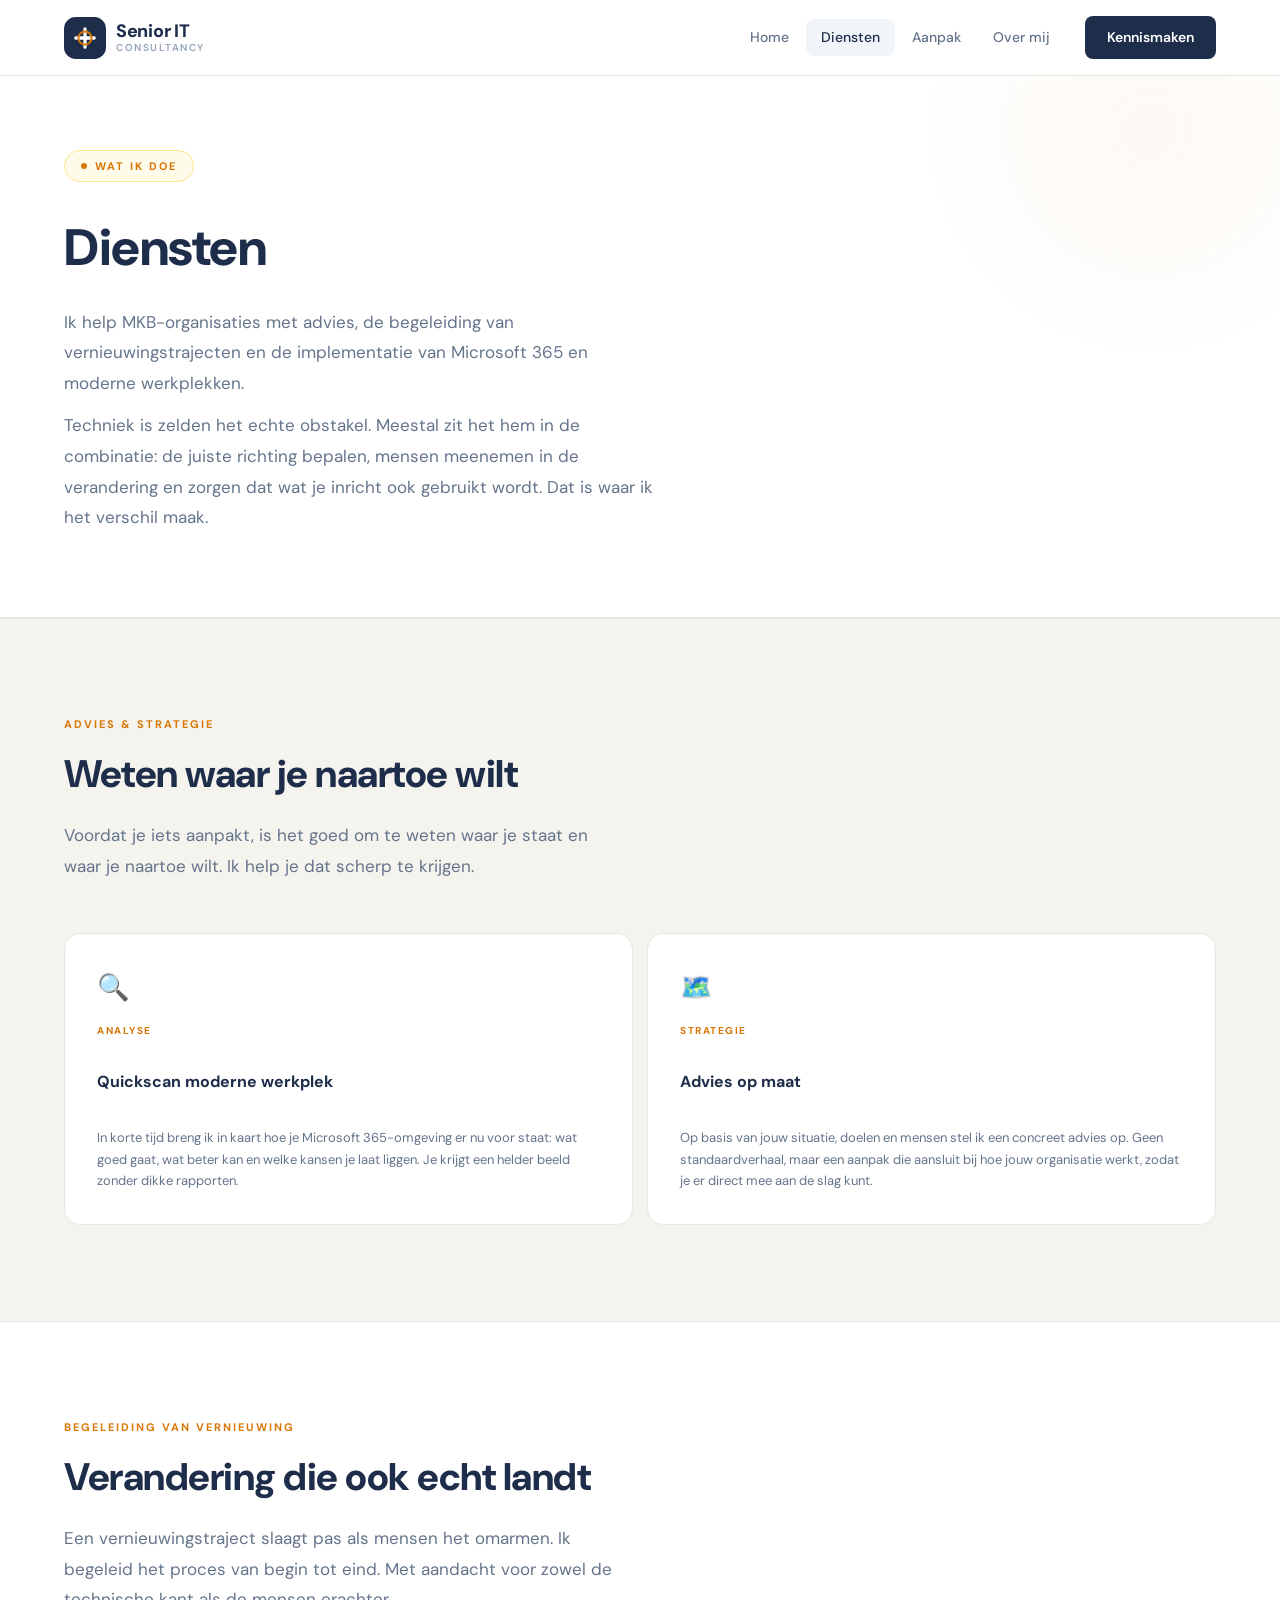
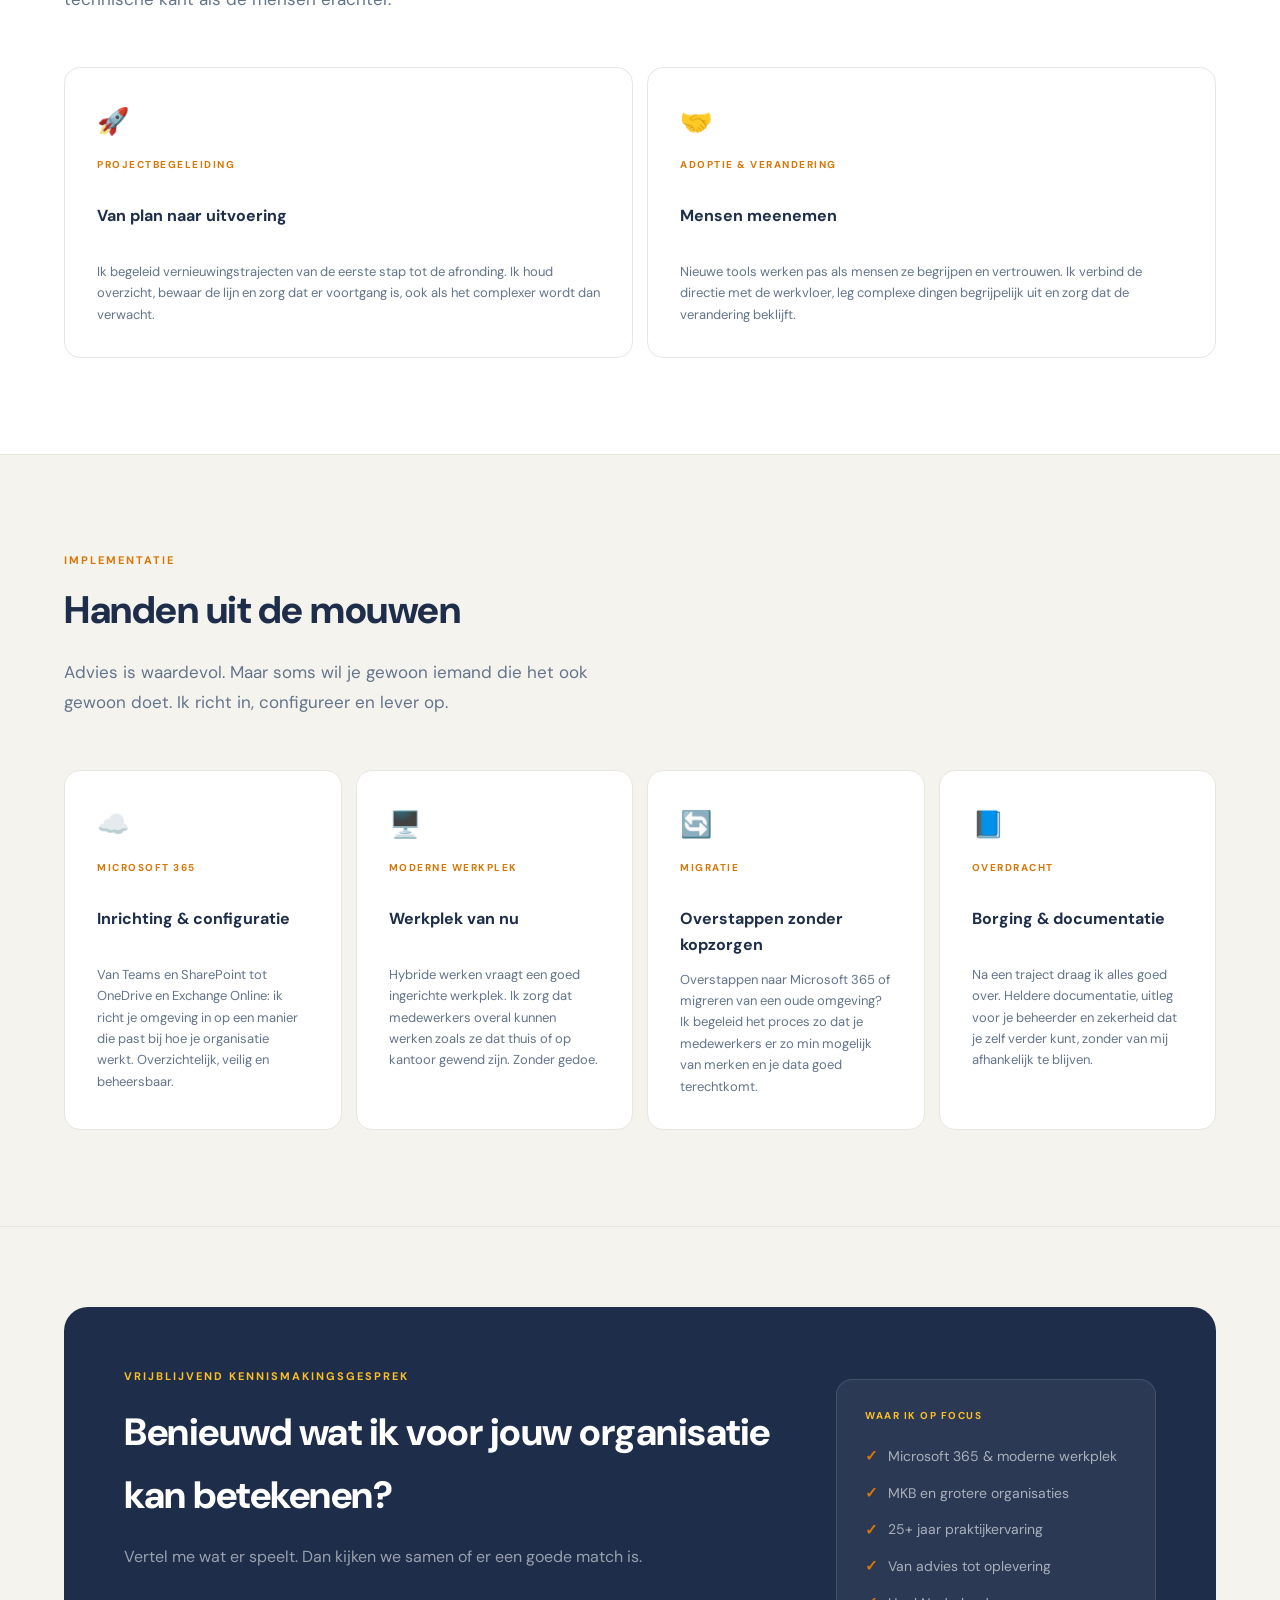
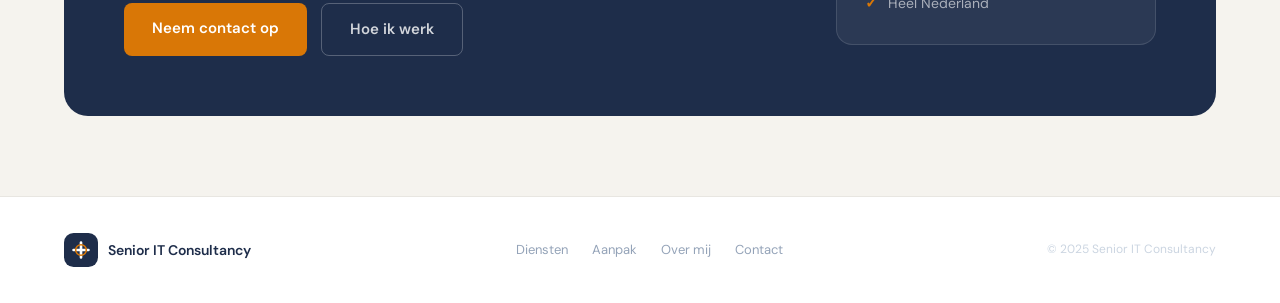
==== diensten.html @ 33d181b5 "initiall" ====
<!doctype html>
<html lang="nl">
<head>
<meta charset="utf-8">
<meta name="viewport" content="width=device-width,initial-scale=1">
<meta name="description" content="Advies, begeleiding en implementatie van moderne werkplekken en Microsoft 365 voor het MKB.">
<title>Diensten – Senior IT Consultancy</title>
<link rel="stylesheet" href="style.css">
<link href="https://fonts.googleapis.com/css2?family=DM+Sans:ital,opsz,wght@0,9..40,400;0,9..40,500;0,9..40,700;0,9..40,800&family=DM+Serif+Display&display=swap" rel="stylesheet">
</head>
<body>
<header>
  <div class="wrap nav">
    <a class="logo" href="index.html"><svg width="42" height="42" viewBox="0 0 32 32" fill="none"><rect width="32" height="32" rx="9" fill="#1e2d4a"/><path d="M9 16h14M16 9v14" stroke="#fff" stroke-width="2.5" stroke-linecap="round"/><circle cx="16" cy="16" r="5" fill="none" stroke="#d97706" stroke-width="1.5"/></svg><div class="logo-text"><span class="logo-main">Senior IT</span><span class="logo-sub">Consultancy</span></div></a>
    <div class="menu"><a href="index.html">Home</a><a href="diensten.html" class="active">Diensten</a><a href="aanpak.html">Aanpak</a><a href="over-mij.html">Over mij</a></div>
    <a class="btn" href="contact.html">Kennismaken</a>
    <button class="hamburger" id="hamburger" aria-label="Menu"><span></span><span></span><span></span></button>
  </div>
</header>
<nav class="mobile-nav" id="mobileNav"><a href="index.html">Home</a><a href="diensten.html">Diensten</a><a href="aanpak.html">Aanpak</a><a href="over-mij.html">Over mij</a><a href="contact.html">Contact</a></nav>

<section class="page-hero">
  <div class="wrap">
    <div class="hero-kicker reveal"><span class="kicker-dot"></span>Wat ik doe</div>
    <h1 class="reveal">Diensten</h1>
    <p class="reveal">Ik help MKB-organisaties met advies, de begeleiding van vernieuwingstrajecten en de implementatie van Microsoft 365 en moderne werkplekken.</p>
    <p class="reveal">Techniek is zelden het echte obstakel. Meestal zit het hem in de combinatie: de juiste richting bepalen, mensen meenemen in de verandering en zorgen dat wat je inricht ook gebruikt wordt. Dat is waar ik het verschil maak.</p>
  </div>
</section>

<div class="divider"></div>

<section class="section section-tinted">
  <div class="wrap">
    <div class="section-eyebrow reveal">Advies & strategie</div>
    <h2 class="reveal">Weten waar je naartoe wilt</h2>
    <p class="section-intro reveal">Voordat je iets aanpakt, is het goed om te weten waar je staat en waar je naartoe wilt. Ik help je dat scherp te krijgen.</p>
    <div class="grid2 reveal">
      <div class="card">
        <span class="card-icon">🔍</span>
        <div class="card-label">Analyse</div>
        <div class="card-title">Quickscan moderne werkplek</div>
        <div class="card-text">In korte tijd breng ik in kaart hoe je Microsoft 365-omgeving er nu voor staat: wat goed gaat, wat beter kan en welke kansen je laat liggen. Je krijgt een helder beeld zonder dikke rapporten.</div>
      </div>
      <div class="card">
        <span class="card-icon">🗺️</span>
        <div class="card-label">Strategie</div>
        <div class="card-title">Advies op maat</div>
        <div class="card-text">Op basis van jouw situatie, doelen en mensen stel ik een concreet advies op. Geen standaardverhaal, maar een aanpak die aansluit bij hoe jouw organisatie werkt, zodat je er direct mee aan de slag kunt.</div>
      </div>
    </div>
  </div>
</section>

<div class="divider"></div>

<section class="section">
  <div class="wrap">
    <div class="section-eyebrow reveal">Begeleiding van vernieuwing</div>
    <h2 class="reveal">Verandering die ook echt landt</h2>
    <p class="section-intro reveal">Een vernieuwingstraject slaagt pas als mensen het omarmen. Ik begeleid het proces van begin tot eind. Met aandacht voor zowel de technische kant als de mensen erachter.</p>
    <div class="grid2 reveal">
      <div class="card">
        <span class="card-icon">🚀</span>
        <div class="card-label">Projectbegeleiding</div>
        <div class="card-title">Van plan naar uitvoering</div>
        <div class="card-text">Ik begeleid vernieuwingstrajecten van de eerste stap tot de afronding. Ik houd overzicht, bewaar de lijn en zorg dat er voortgang is, ook als het complexer wordt dan verwacht.</div>
      </div>
      <div class="card">
        <span class="card-icon">🤝</span>
        <div class="card-label">Adoptie & verandering</div>
        <div class="card-title">Mensen meenemen</div>
        <div class="card-text">Nieuwe tools werken pas als mensen ze begrijpen en vertrouwen. Ik verbind de directie met de werkvloer, leg complexe dingen begrijpelijk uit en zorg dat de verandering beklijft.</div>
      </div>
    </div>
  </div>
</section>

<div class="divider"></div>

<section class="section section-tinted">
  <div class="wrap">
    <div class="section-eyebrow reveal">Implementatie</div>
    <h2 class="reveal">Handen uit de mouwen</h2>
    <p class="section-intro reveal">Advies is waardevol. Maar soms wil je gewoon iemand die het ook gewoon doet. Ik richt in, configureer en lever op.</p>
    <div class="grid reveal">
      <div class="card">
        <span class="card-icon">☁️</span>
        <div class="card-label">Microsoft 365</div>
        <div class="card-title">Inrichting & configuratie</div>
        <div class="card-text">Van Teams en SharePoint tot OneDrive en Exchange Online: ik richt je omgeving in op een manier die past bij hoe je organisatie werkt. Overzichtelijk, veilig en beheersbaar.</div>
      </div>
      <div class="card">
        <span class="card-icon">🖥️</span>
        <div class="card-label">Moderne werkplek</div>
        <div class="card-title">Werkplek van nu</div>
        <div class="card-text">Hybride werken vraagt een goed ingerichte werkplek. Ik zorg dat medewerkers overal kunnen werken zoals ze dat thuis of op kantoor gewend zijn. Zonder gedoe.</div>
      </div>
      <div class="card">
        <span class="card-icon">🔄</span>
        <div class="card-label">Migratie</div>
        <div class="card-title">Overstappen zonder kopzorgen</div>
        <div class="card-text">Overstappen naar Microsoft 365 of migreren van een oude omgeving? Ik begeleid het proces zo dat je medewerkers er zo min mogelijk van merken en je data goed terechtkomt.</div>
      </div>
      <div class="card">
        <span class="card-icon">📘</span>
        <div class="card-label">Overdracht</div>
        <div class="card-title">Borging & documentatie</div>
        <div class="card-text">Na een traject draag ik alles goed over. Heldere documentatie, uitleg voor je beheerder en zekerheid dat je zelf verder kunt, zonder van mij afhankelijk te blijven.</div>
      </div>
    </div>
  </div>
</section>

<div class="divider"></div>

<section class="cta-personal">
  <div class="wrap">
    <div class="cta-personal-inner reveal">
      <div class="cta-personal-text">
        <div class="cta-kicker">Vrijblijvend kennismakingsgesprek</div>
        <h2>Benieuwd wat ik voor jouw organisatie kan betekenen?</h2>
        <p>Vertel me wat er speelt. Dan kijken we samen of er een goede match is.</p>
        <div class="cta-actions">
          <a class="btn big" href="contact.html">Neem contact op</a>
          <a class="btn-outline big" href="aanpak.html">Hoe ik werk</a>
        </div>
      </div>
      <div class="cta-personal-card">
        <div class="cta-card-label">Waar ik op focus</div>
        <div class="cta-card-items">
          <div class="cta-card-item"><span class="cta-check">✓</span>Microsoft 365 & moderne werkplek</div>
          <div class="cta-card-item"><span class="cta-check">✓</span>MKB en grotere organisaties</div>
          <div class="cta-card-item"><span class="cta-check">✓</span>25+ jaar praktijkervaring</div>
          <div class="cta-card-item"><span class="cta-check">✓</span>Van advies tot oplevering</div>
          <div class="cta-card-item"><span class="cta-check">✓</span>Heel Nederland</div>
        </div>
      </div>
    </div>
  </div>
</section>

<footer>
  <div class="wrap footer-inner">
    <div class="footer-brand"><svg width="34" height="34" viewBox="0 0 32 32" fill="none"><rect width="32" height="32" rx="9" fill="#1e2d4a"/><path d="M9 16h14M16 9v14" stroke="#fff" stroke-width="2.5" stroke-linecap="round"/><circle cx="16" cy="16" r="5" fill="none" stroke="#d97706" stroke-width="1.5"/></svg><span>Senior IT Consultancy</span></div>
    <div class="footer-links"><a href="diensten.html">Diensten</a><a href="aanpak.html">Aanpak</a><a href="over-mij.html">Over mij</a><a href="contact.html">Contact</a></div>
    <span class="footer-copy">© 2025 Senior IT Consultancy</span>
  </div>
</footer>
<a href="contact.html" class="fab-contact">Contact</a>
<script>
const obs=new IntersectionObserver(entries=>{entries.forEach(e=>{if(e.isIntersecting)e.target.classList.add('active');});},{threshold:0.08});
document.querySelectorAll('.reveal').forEach(el=>obs.observe(el));
const h=document.getElementById('hamburger'),m=document.getElementById('mobileNav');
if(h&&m){h.addEventListener('click',()=>{h.classList.toggle('open');m.classList.toggle('open');});m.querySelectorAll('a').forEach(a=>a.addEventListener('click',()=>{h.classList.remove('open');m.classList.remove('open');}));}
</script>
</body>
</html>
---- style.css ----
*,*::before,*::after{margin:0;padding:0;box-sizing:border-box;}

html,body{font-family:'DM Sans',sans-serif;color:#1e2d4a;line-height:1.65;-webkit-font-smoothing:antialiased;background:#f5f3ee;min-height:100vh;}

body::before{content:"";position:fixed;top:-120px;right:-120px;width:500px;height:500px;background:radial-gradient(circle,rgba(217,119,6,0.05) 0%,transparent 65%);pointer-events:none;z-index:0;}

/* ── LAYOUT ── */
.wrap{width:90%;max-width:1200px;margin:0 auto;position:relative;z-index:1;}

/* ── HEADER ── */
header{position:fixed;width:100%;top:0;z-index:1000;background:rgba(255,255,255,0.95);backdrop-filter:blur(14px);border-bottom:1px solid #e8e6e1;}
.nav{display:flex;align-items:center;padding:16px 0;}
.logo{text-decoration:none;display:flex;align-items:center;gap:10px;margin-right:auto;}
.logo-text{display:flex;flex-direction:column;line-height:1.1;}
.logo-main{font-size:18px;font-weight:800;color:#1e2d4a;letter-spacing:-0.3px;}
.logo-sub{font-size:10px;font-weight:600;color:#94a3b8;letter-spacing:1.5px;text-transform:uppercase;}
.menu{display:flex;align-items:center;gap:2px;margin-right:20px;}
.menu a{padding:7px 15px;color:#64748b;text-decoration:none;font-size:14px;font-weight:500;border-radius:8px;transition:all 0.2s;}
.menu a:hover,.menu a.active{color:#1e2d4a;background:#f1f5f9;}

/* ── BUTTONS ── */
.btn{background:#1e2d4a;padding:10px 22px;border-radius:8px;text-decoration:none;color:#fff;font-size:14px;font-weight:600;transition:all 0.22s;display:inline-block;border:none;cursor:pointer;font-family:inherit;}
.btn:hover{background:#162238;transform:translateY(-1px);box-shadow:0 6px 20px rgba(30,45,74,0.2);}
.btn.big{padding:13px 28px;font-size:15px;}
.btn-ghost{background:#fff;border:1.5px solid #d97706;padding:10px 22px;border-radius:8px;text-decoration:none;color:#d97706;font-size:14px;font-weight:600;transition:all 0.22s;display:inline-block;}
.btn-ghost:hover{background:#fffbeb;border-color:#b45309;}
.btn-ghost.big{padding:13px 28px;font-size:15px;}
.btn-outline{background:transparent;border:1.5px solid #cbd5e1;padding:13px 28px;border-radius:8px;text-decoration:none;color:#475569;font-size:15px;font-weight:600;transition:all 0.22s;display:inline-block;}
.btn-outline:hover{border-color:#1e2d4a;color:#1e2d4a;}
.btn-amber{background:#d97706;padding:10px 22px;border-radius:8px;text-decoration:none;color:#fff;font-size:14px;font-weight:600;transition:all 0.22s;display:inline-block;border:none;cursor:pointer;}
.btn-amber:hover{background:#b45309;transform:translateY(-1px);box-shadow:0 6px 20px rgba(217,119,6,0.25);}
.btn-amber.big{padding:13px 28px;font-size:15px;}

/* ── HERO ── */
.hero{min-height:100vh;display:flex;align-items:center;padding-top:90px;padding-bottom:60px;text-align:center;}
.hero-wrap{display:flex;flex-direction:column;align-items:center;max-width:760px;margin:0 auto;}
.hero-kicker{display:inline-flex;align-items:center;gap:8px;font-size:11px;font-weight:700;letter-spacing:2px;text-transform:uppercase;color:#d97706;background:#fffbeb;border:1px solid #fde68a;border-radius:20px;padding:6px 16px;margin-bottom:32px;}
.kicker-dot{width:6px;height:6px;background:#d97706;border-radius:50%;flex-shrink:0;}
.hero h1{font-size:clamp(36px,5vw,62px);font-weight:800;line-height:1.08;letter-spacing:-1.5px;color:#1e2d4a;margin-bottom:24px;}
.hero h1 em{color:#d97706;font-style:normal;font-family:'DM Serif Display',serif;}
.hero-lead{color:#64748b;font-size:18px;line-height:1.8;max-width:580px;margin-bottom:36px;}
.hero-cta{display:flex;gap:14px;flex-wrap:wrap;justify-content:center;margin-bottom:52px;}
.tech-strip{display:flex;flex-wrap:wrap;gap:8px;justify-content:center;}
.chip{font-size:12px;font-weight:600;color:#94a3b8;background:#fff;border:1px solid #e8e6e1;border-radius:6px;padding:5px 12px;}

/* ── DIVIDER ── */
.divider{height:1px;background:#e8e6e1;position:relative;z-index:1;}

/* ── SECTIONS ── */
.section{padding:96px 0;position:relative;z-index:1;background:#ffffff;}
.section-tinted{background:#f5f3ee;}
.section-eyebrow{font-size:11px;font-weight:700;letter-spacing:2px;text-transform:uppercase;color:#d97706;margin-bottom:10px;}
.section h2{font-size:clamp(26px,3vw,40px);font-weight:800;letter-spacing:-0.5px;margin-bottom:14px;color:#1e2d4a;}
.section-intro{color:#64748b;font-size:17px;max-width:560px;margin-bottom:52px;line-height:1.8;}
.text{color:#64748b;font-size:17px;line-height:1.8;margin-bottom:18px;}

/* ── SITUATION ROW ── */
.situation-row{display:flex;align-items:stretch;gap:0;background:#fff;border:1px solid #e8e6e1;border-radius:16px;overflow:hidden;margin-top:40px;}
.sit-item{flex:1;padding:32px 28px;display:flex;flex-direction:column;align-items:flex-start;gap:12px;transition:background 0.2s;}
.sit-item:hover{background:#fffbeb;}
.sit-icon{font-size:24px;}
.sit-text{font-size:14px;color:#64748b;line-height:1.6;}
.sit-divider{width:1px;background:#e8e6e1;flex-shrink:0;}

/* ── SERVICE FEATURED ── */
.service-featured{background:#1e2d4a;border-radius:20px;padding:52px;display:grid;grid-template-columns:1fr 340px;gap:60px;align-items:center;margin-bottom:20px;}
.sf-content .sf-tag{font-size:10px;font-weight:700;letter-spacing:2px;text-transform:uppercase;color:#fbbf24;margin-bottom:14px;}
.sf-content h3{font-size:clamp(22px,2.5vw,32px);font-weight:800;color:#fff;margin-bottom:16px;letter-spacing:-0.5px;}
.sf-content p{font-size:15px;color:rgba(255,255,255,0.6);line-height:1.75;margin-bottom:28px;}
.sf-content .btn{background:#d97706;color:#fff;}
.sf-content .btn:hover{background:#b45309;}
.sf-visual{display:flex;justify-content:center;align-items:center;}
.sf-orbit{position:relative;width:220px;height:220px;}
.sf-center{position:absolute;top:50%;left:50%;transform:translate(-50%,-50%);width:64px;height:64px;background:#d97706;border-radius:16px;display:flex;align-items:center;justify-content:center;font-size:14px;font-weight:800;color:#fff;}
.sf-node{position:absolute;background:rgba(255,255,255,0.08);border:1px solid rgba(255,255,255,0.15);border-radius:10px;padding:6px 12px;font-size:12px;font-weight:700;color:rgba(255,255,255,0.7);}
.sf-node.n1{top:4px;left:50%;transform:translateX(-50%);}
.sf-node.n2{top:50%;right:0;transform:translateY(-50%);}
.sf-node.n3{bottom:4px;left:50%;transform:translateX(-50%);}
.sf-node.n4{top:50%;left:0;transform:translateY(-50%);}

/* ── SERVICE SUB ── */
.service-sub{display:grid;grid-template-columns:repeat(3,1fr);gap:12px;}
.svc-card{background:#fff;border:1px solid #e8e6e1;border-top:3px solid #d97706;border-radius:14px;padding:28px;transition:all 0.25s;}
.svc-card:hover{box-shadow:0 8px 28px rgba(30,45,74,0.08);transform:translateY(-3px);}
.svc-num{font-size:32px;font-weight:800;color:#fde68a;line-height:1;margin-bottom:14px;}
.svc-title{font-size:15px;font-weight:700;color:#1e2d4a;margin-bottom:8px;}
.svc-text{font-size:13px;color:#64748b;line-height:1.65;}

/* ── BENEFITS ── */
.benefit-row{display:grid;grid-template-columns:1fr 1.1fr;gap:80px;align-items:start;padding:20px 0;}
.benefit-left h2{margin-bottom:16px;}
.benefit-left .text{margin-bottom:32px;}
.benefit-right{display:flex;flex-direction:column;gap:0;}
.benefit-item{display:flex;gap:16px;align-items:flex-start;padding:20px 0;border-bottom:1px solid #f1f5f9;}
.benefit-item:last-child{border-bottom:none;}
.bi-icon{font-size:22px;flex-shrink:0;margin-top:2px;}
.bi-title{font-size:15px;font-weight:700;color:#1e2d4a;margin-bottom:4px;}
.bi-text{font-size:13px;color:#64748b;line-height:1.6;}

/* ── CTA PERSONAL ── */
.cta-personal{padding:80px 0;position:relative;z-index:1;background:#f5f3ee;}
.cta-personal-inner{display:grid;grid-template-columns:1fr 320px;gap:60px;align-items:center;background:#1e2d4a;border-radius:24px;padding:60px;}
.cta-kicker{font-size:11px;font-weight:700;letter-spacing:2px;text-transform:uppercase;color:#fbbf24;margin-bottom:16px;}
.cta-personal-text h2{font-size:clamp(26px,3vw,38px);font-weight:800;letter-spacing:-0.5px;color:#fff;margin-bottom:16px;}
.cta-personal-text p{color:rgba(255,255,255,0.55);font-size:16px;line-height:1.8;margin-bottom:32px;}
.cta-actions{display:flex;gap:14px;flex-wrap:wrap;}
.cta-actions .btn{background:#d97706;color:#fff;}
.cta-actions .btn:hover{background:#b45309;}
.cta-actions .btn-outline{border-color:rgba(255,255,255,0.25);color:rgba(255,255,255,0.8);}
.cta-actions .btn-outline:hover{border-color:rgba(255,255,255,0.6);color:#fff;}
.cta-personal-card{background:rgba(255,255,255,0.06);border:1px solid rgba(255,255,255,0.12);border-radius:16px;padding:28px;}
.cta-card-label{font-size:10px;font-weight:700;letter-spacing:1.5px;text-transform:uppercase;color:#fbbf24;margin-bottom:20px;}
.cta-card-items{display:flex;flex-direction:column;gap:12px;}
.cta-card-item{font-size:14px;color:rgba(255,255,255,0.6);display:flex;align-items:center;gap:10px;}
.cta-check{color:#d97706;font-weight:700;font-size:15px;}

/* ── FOOTER ── */
footer{border-top:1px solid #e8e6e1;padding:36px 0;background:#ffffff;position:relative;z-index:1;}
.footer-inner{display:flex;justify-content:space-between;align-items:center;flex-wrap:wrap;gap:16px;}
.footer-brand{display:flex;align-items:center;gap:10px;font-size:14px;font-weight:600;color:#1e2d4a;}
.footer-links{display:flex;gap:24px;}
.footer-links a{font-size:13px;color:#94a3b8;text-decoration:none;transition:color 0.2s;}
.footer-links a:hover{color:#1e2d4a;}
.footer-copy{font-size:12px;color:#cbd5e1;}

/* ── PAGE HERO ── */
.page-hero{padding:150px 0 72px;background:#ffffff;border-bottom:1px solid #e8e6e1;}
.page-hero .hero-kicker{display:inline-flex;align-items:center;gap:8px;font-size:11px;font-weight:700;letter-spacing:2px;text-transform:uppercase;color:#d97706;background:#fffbeb;border:1px solid #fde68a;border-radius:20px;padding:6px 16px;margin-bottom:24px;}
.page-hero h1{font-size:clamp(30px,4vw,52px);font-weight:800;letter-spacing:-0.5px;color:#1e2d4a;margin-bottom:16px;}
.page-hero p{color:#64748b;font-size:17px;max-width:600px;line-height:1.8;margin-bottom:12px;}

/* ── CARDS ── */
.card{background:#fff;border:1px solid #e8e6e1;border-radius:16px;padding:32px;transition:all 0.25s;}
.card:hover{border-color:#d97706;box-shadow:0 8px 28px rgba(217,119,6,0.08);transform:translateY(-3px);}
.card-icon{font-size:26px;margin-bottom:14px;display:block;}
.card-label{font-size:10px;font-weight:700;letter-spacing:1.5px;text-transform:uppercase;color:#d97706;margin-bottom:8px;min-height:38px;display:flex;align-items:flex-start;}
.card-title{font-size:16px;font-weight:700;color:#1e2d4a;margin-bottom:10px;min-height:48px;display:flex;align-items:flex-start;}
.card-text{font-size:13px;color:#64748b;line-height:1.65;}
.grid{display:grid;grid-template-columns:repeat(auto-fit,minmax(240px,1fr));gap:14px;}
.grid2{display:grid;grid-template-columns:repeat(auto-fit,minmax(280px,1fr));gap:14px;}
.grid3{display:grid;grid-template-columns:repeat(3,1fr);gap:14px;}
.grid4{display:grid;grid-template-columns:repeat(4,1fr);gap:14px;}

/* ── HIGHLIGHT ROW ── */
.highlight-row{display:grid;grid-template-columns:1fr 1fr;gap:60px;align-items:start;padding:40px 0;}
.highlight-list{list-style:none;display:flex;flex-direction:column;gap:12px;margin-top:24px;}
.highlight-list li{display:flex;gap:12px;align-items:flex-start;font-size:15px;color:#64748b;}
.highlight-list li::before{content:"";width:18px;height:18px;min-width:18px;background:#fffbeb;border-radius:50%;border:1px solid #fde68a;background-image:url("data:image/svg+xml,%3Csvg xmlns='http://www.w3.org/2000/svg' viewBox='0 0 12 12'%3E%3Cpolyline points='2,6 5,9 10,3' fill='none' stroke='%23d97706' stroke-width='1.8' stroke-linecap='round' stroke-linejoin='round'/%3E%3C/svg%3E");background-repeat:no-repeat;background-position:center;background-size:9px;margin-top:2px;}

/* ── STEP CARDS ── */
.step-card{background:#fff;border:1px solid #e8e6e1;border-radius:14px;padding:26px 22px;transition:all 0.25s;}
.step-card:hover{border-color:#d97706;box-shadow:0 6px 20px rgba(217,119,6,0.08);}
.step-n{font-size:34px;font-weight:800;color:#fde68a;line-height:1;margin-bottom:10px;}
.step-line{width:28px;height:3px;background:#d97706;border-radius:2px;margin-bottom:12px;}
.step-title{font-size:14px;font-weight:700;color:#1e2d4a;margin-bottom:6px;}
.step-text{font-size:13px;color:#64748b;line-height:1.6;}

/* ── TIER CARDS ── */
.tier-grid{display:grid;grid-template-columns:1fr 1fr;gap:20px;margin-top:36px;margin-bottom:36px;}
.tier-card{background:#fff;border:1px solid #e8e6e1;border-radius:18px;padding:36px;display:flex;flex-direction:column;transition:all 0.25s;}
.tier-card:hover{border-color:#d97706;}
.tier-advanced{border-color:#1e2d4a;background:#f8fafc;}
.tier-num{font-size:10px;font-weight:700;letter-spacing:2px;text-transform:uppercase;color:#d97706;margin-bottom:8px;}
.tier-name{font-size:20px;font-weight:800;color:#1e2d4a;margin-bottom:6px;}
.tier-sub{font-size:13px;color:#64748b;margin-bottom:18px;font-style:italic;}
.tier-badge-pill{display:inline-block;font-size:10px;font-weight:700;padding:3px 12px;border-radius:20px;margin-bottom:18px;background:#f1f5f9;color:#64748b;}
.tier-badge-blue{background:#1e2d4a;color:#fff;}
.tier-divider{height:1px;background:#e8e6e1;margin-bottom:20px;}
.tier-list{list-style:none;display:flex;flex-direction:column;gap:10px;margin-bottom:28px;flex:1;}
.tier-list li{display:flex;align-items:flex-start;gap:10px;font-size:13px;color:#374151;line-height:1.5;}
.tier-list li::before{content:"";width:16px;height:16px;min-width:16px;border-radius:50%;background:#fffbeb;border:1px solid #fde68a;background-image:url("data:image/svg+xml,%3Csvg xmlns='http://www.w3.org/2000/svg' viewBox='0 0 12 12'%3E%3Cpolyline points='2,6 5,9 10,3' fill='none' stroke='%23d97706' stroke-width='1.8' stroke-linecap='round' stroke-linejoin='round'/%3E%3C/svg%3E");background-repeat:no-repeat;background-position:center;background-size:8px;margin-top:2px;flex-shrink:0;}
.tier-list li.tier-dim{color:#94a3b8;}
.tier-list li.tier-highlight{color:#1e2d4a;font-weight:600;}
.tier-price{font-size:12px;color:#64748b;margin-bottom:18px;}
.tier-price span{color:#d97706;font-weight:600;}
.tier-routes{display:grid;grid-template-columns:1fr 1fr;gap:16px;margin-top:28px;}
.tier-route-card{background:#fff;border:1px solid #e8e6e1;border-radius:12px;padding:22px;display:flex;gap:14px;align-items:flex-start;}
.tier-route-icon{font-size:20px;flex-shrink:0;}
.tier-route-card h4{font-size:14px;font-weight:700;color:#1e2d4a;margin-bottom:5px;}
.tier-route-card p{font-size:12px;color:#64748b;line-height:1.6;}

/* ── FORM ── */
.form-group{margin-bottom:16px;}
.form-group label{display:block;font-size:13px;font-weight:600;color:#374151;margin-bottom:6px;}
.form-group input,.form-group textarea{width:100%;background:#fff;border:1.5px solid #e8e6e1;border-radius:10px;padding:12px 16px;color:#1e2d4a;font-size:15px;font-family:inherit;transition:border-color 0.2s;outline:none;}
.form-group input::placeholder,.form-group textarea::placeholder{color:#cbd5e1;}
.form-group input:focus,.form-group textarea:focus{border-color:#d97706;box-shadow:0 0 0 3px rgba(217,119,6,0.08);}
.form-group textarea{resize:vertical;min-height:120px;}
.form-row{display:grid;grid-template-columns:1fr 1fr;gap:14px;}

/* ── INFO CARDS ── */
.info-card{background:#fff;border:1px solid #e8e6e1;border-radius:14px;padding:22px;margin-bottom:12px;}
.info-card-head{display:flex;align-items:center;gap:10px;margin-bottom:8px;}
.info-card-icon{font-size:18px;}
.info-card-label{font-size:10px;font-weight:700;letter-spacing:1.5px;text-transform:uppercase;color:#d97706;}
.info-card-title{font-size:14px;font-weight:700;color:#1e2d4a;margin-bottom:4px;}
.info-card-text{font-size:13px;color:#64748b;line-height:1.6;}

/* ── HAMBURGER ── */
.hamburger{display:none;flex-direction:column;justify-content:space-between;width:22px;height:16px;background:none;border:none;cursor:pointer;padding:0;}
.hamburger span{display:block;width:22px;height:2px;background:#1e2d4a;border-radius:2px;transition:all 0.3s;}
.hamburger.open span:nth-child(1){transform:translateY(7px) rotate(45deg);}
.hamburger.open span:nth-child(2){opacity:0;}
.hamburger.open span:nth-child(3){transform:translateY(-7px) rotate(-45deg);}

/* ── MOBILE NAV ── */
.mobile-nav{display:none;position:fixed;inset:0;background:rgba(255,255,255,0.98);backdrop-filter:blur(12px);z-index:999;flex-direction:column;align-items:center;justify-content:center;gap:36px;}
.mobile-nav.open{display:flex;}
.mobile-nav a{color:#1e2d4a;text-decoration:none;font-size:26px;font-weight:700;transition:color 0.2s;}
.mobile-nav a:hover{color:#d97706;}

/* ── FAB ── */
.fab-contact{display:none;position:fixed;bottom:22px;right:20px;z-index:998;background:#1e2d4a;color:#fff;padding:12px 22px;border-radius:50px;font-family:inherit;font-size:14px;font-weight:700;text-decoration:none;box-shadow:0 4px 18px rgba(30,45,74,0.25);}

/* ── REVEAL ── */
.reveal{opacity:0;transform:translateY(22px);transition:opacity 0.7s ease,transform 0.7s ease;}
.reveal.active{opacity:1;transform:translateY(0);}

/* ── TABLET ── */
@media(min-width:769px) and (max-width:1024px){
  .service-featured{grid-template-columns:1fr;gap:36px;}
  .sf-visual{display:none;}
  .benefit-row{gap:48px;}
  .cta-personal-inner{grid-template-columns:1fr;}
  .grid4{grid-template-columns:repeat(2,1fr);}
  .highlight-row{gap:40px;}
  .menu a{padding:6px 10px;font-size:13px;}
}

/* ── MOBILE ── */
@media(max-width:768px){
  .menu,.nav>.btn{display:none;}
  .hamburger{display:flex;}
  .fab-contact{display:flex;align-items:center;}
  .nav{padding:12px 0;}
  .hero{padding-top:80px;min-height:auto;padding-bottom:48px;}
  .hero h1{font-size:32px;}
  .hero-lead{font-size:15px;}
  .hero-cta{flex-direction:column;align-items:stretch;}
  .hero-cta a{text-align:center;}
  .section{padding:56px 0;}
  .section h2{font-size:24px;}
  .section-intro{font-size:15px;margin-bottom:32px;}
  .situation-row{flex-direction:column;}
  .sit-divider{width:100%;height:1px;}
  .service-featured{grid-template-columns:1fr;padding:32px;gap:28px;}
  .sf-visual{display:none;}
  .service-sub{grid-template-columns:1fr;}
  .benefit-row{grid-template-columns:1fr;gap:40px;padding:20px 0;}
  .cta-personal-inner{grid-template-columns:1fr;padding:36px 28px;gap:36px;}
  .cta-actions{flex-direction:column;align-items:stretch;}
  .cta-actions a{text-align:center;}
  .grid,.grid2,.grid3,.grid4{grid-template-columns:1fr;}
  .highlight-row{grid-template-columns:1fr;gap:32px;}
  .tier-grid,.tier-routes{grid-template-columns:1fr;}
  div[style*="grid-template-columns: 1fr 1fr"]{grid-template-columns:1fr!important;gap:28px!important;}
  .footer-inner{flex-direction:column;align-items:flex-start;gap:18px;}
  .footer-links{flex-wrap:wrap;gap:14px;}
  .form-row{grid-template-columns:1fr;}
  .page-hero{padding:90px 0 36px;}
  .page-hero h1{font-size:26px;}
}
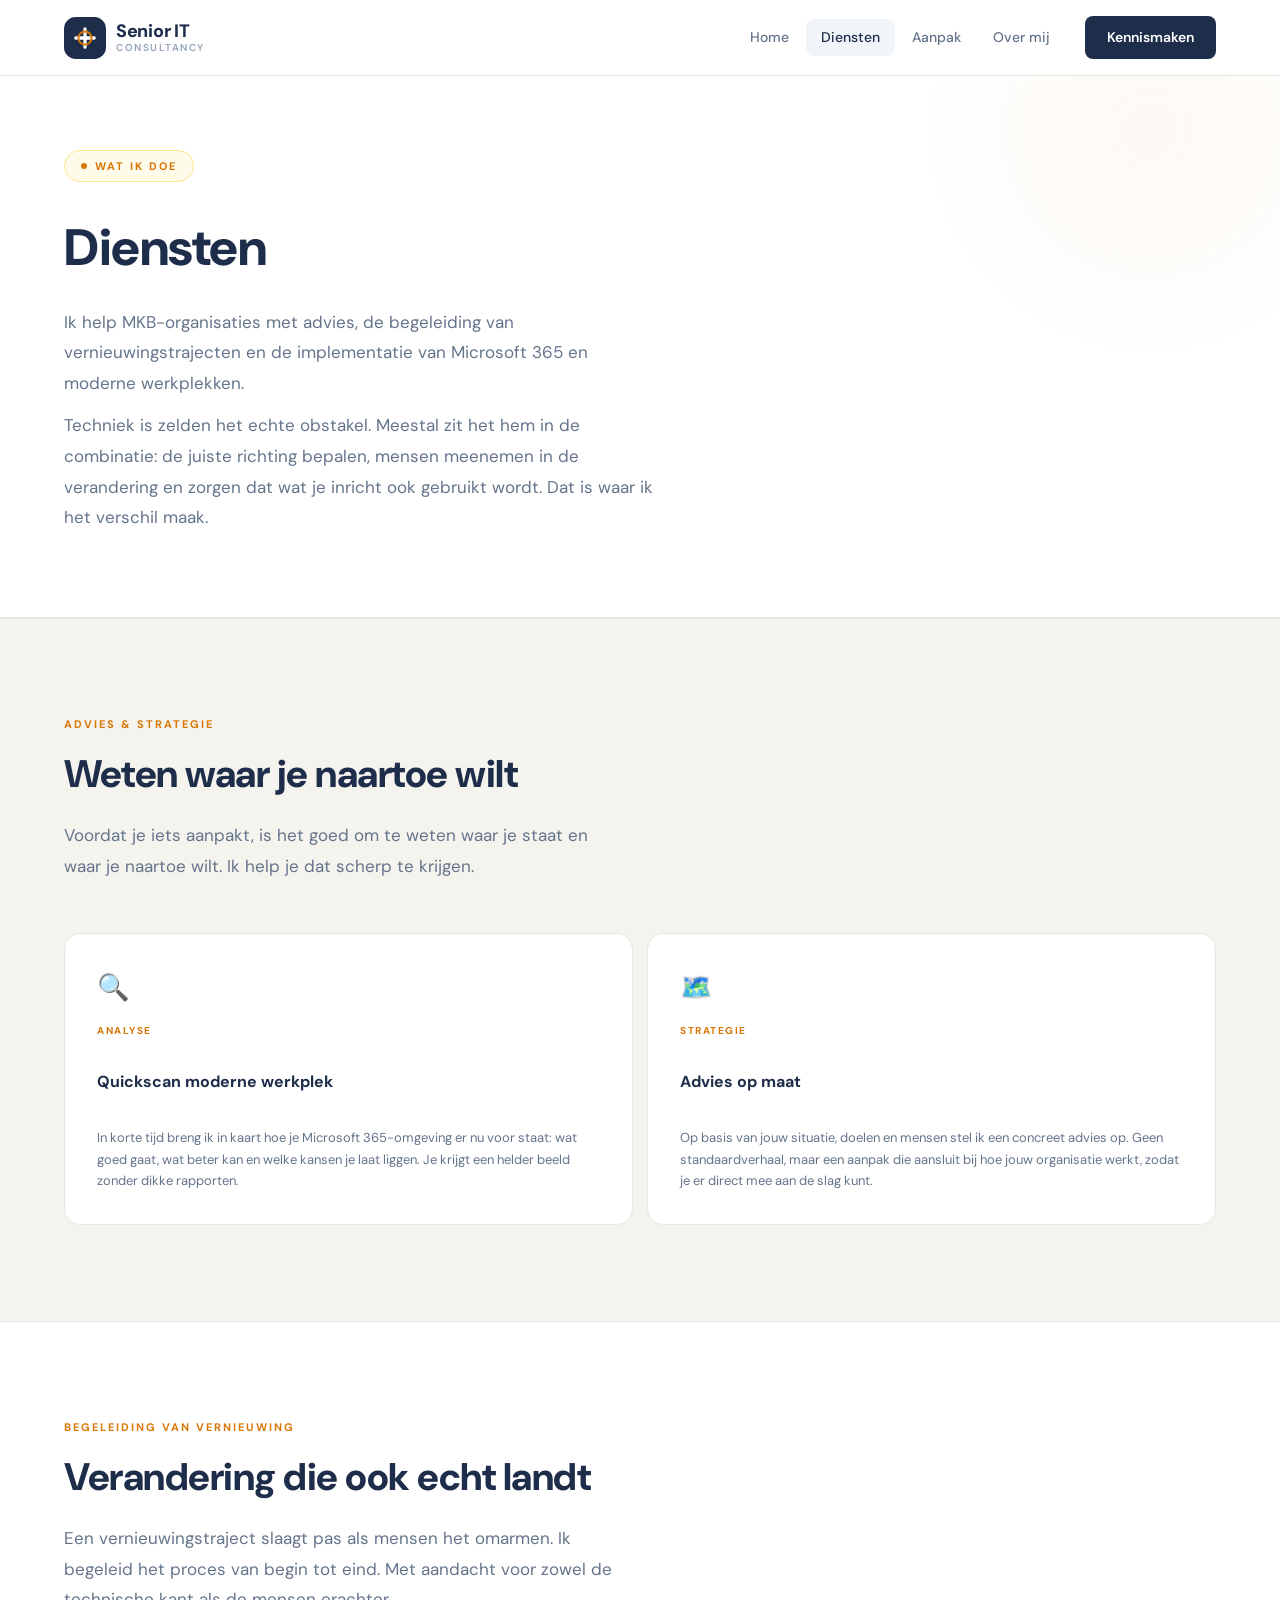
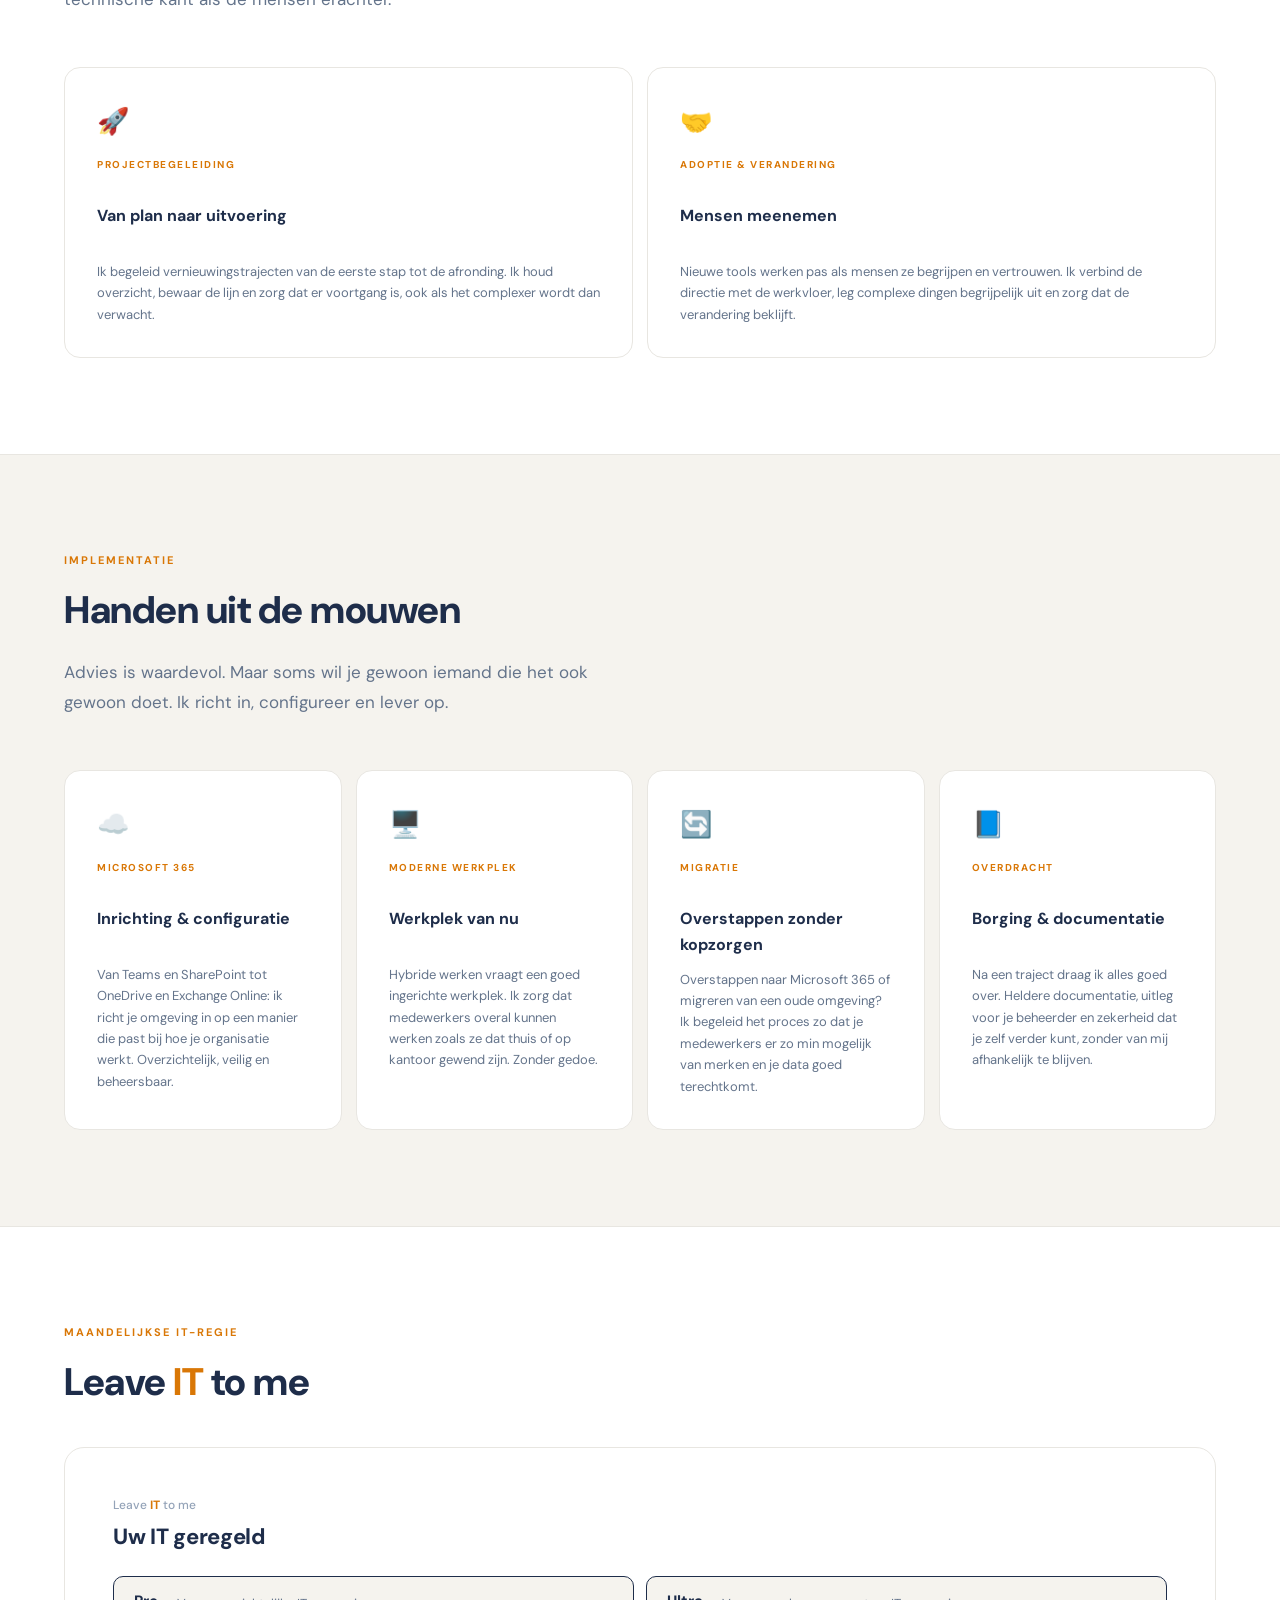
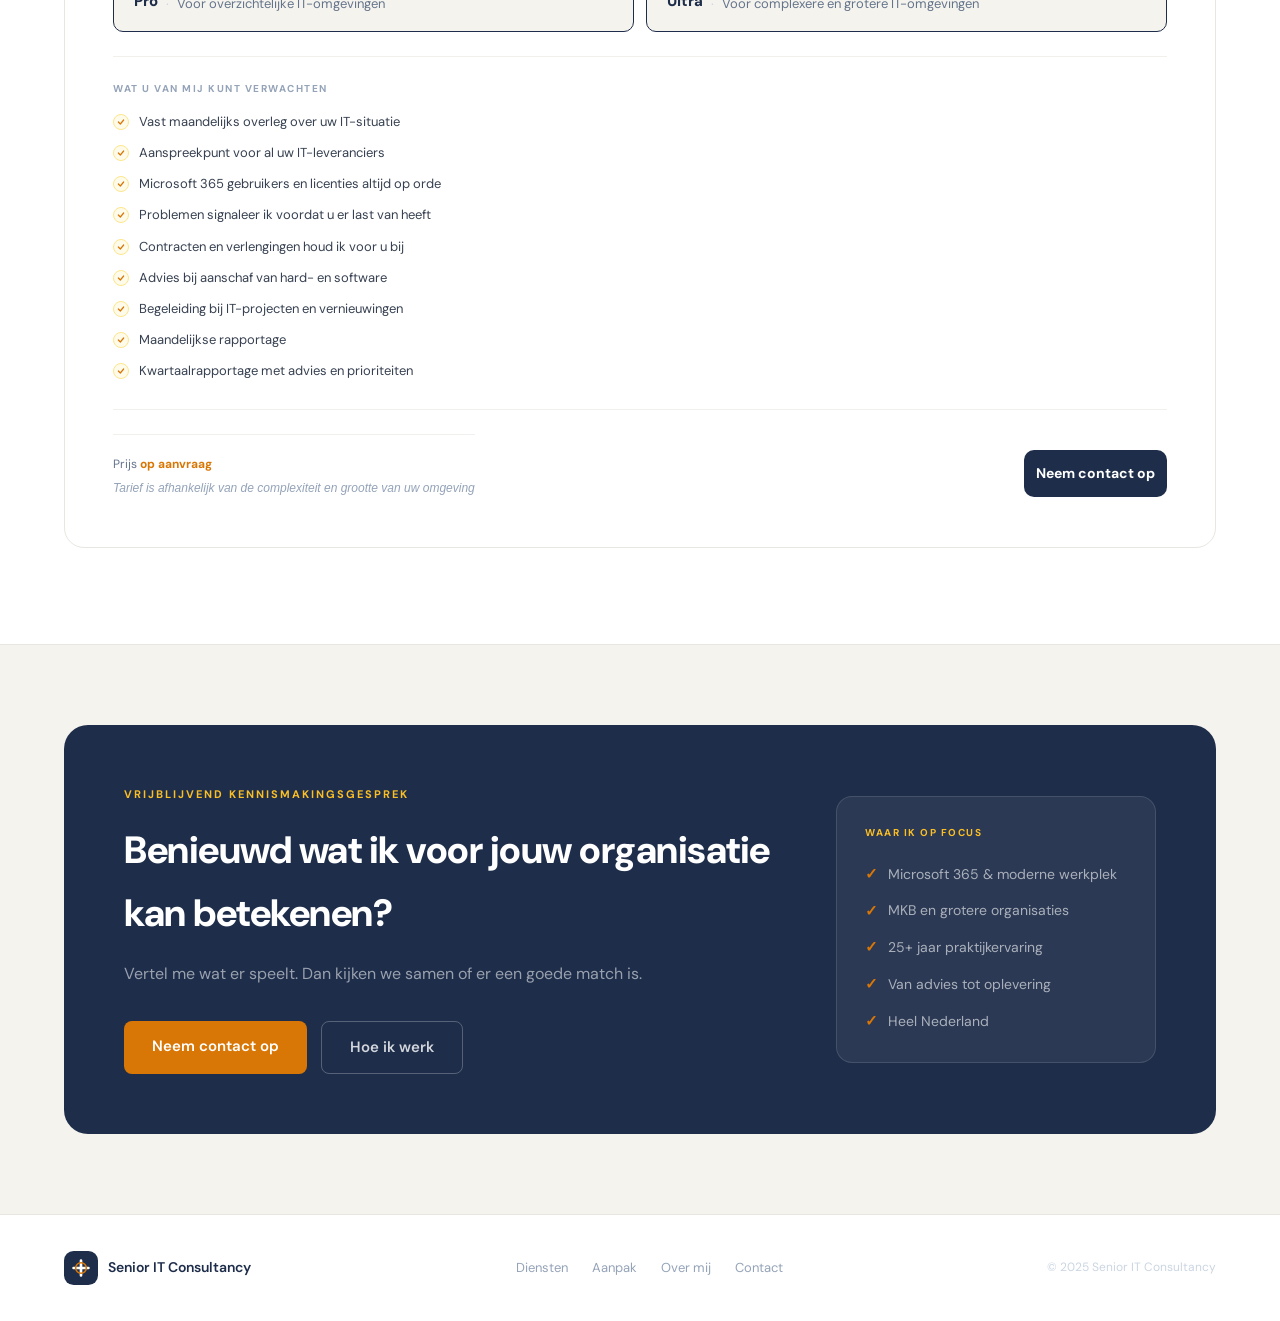
==== commit ac5e9c3a: "leaveIT2Me" ====
--- a/diensten.html
+++ b/diensten.html
@@ -7,6 +7,41 @@
 <title>Diensten – Senior IT Consultancy</title>
 <link rel="stylesheet" href="style.css">
 <link href="https://fonts.googleapis.com/css2?family=DM+Sans:ital,opsz,wght@0,9..40,400;0,9..40,500;0,9..40,700;0,9..40,800&family=DM+Serif+Display&display=swap" rel="stylesheet">
+<style>
+.pkg-grid{display:grid;grid-template-columns:1fr 1fr;gap:24px;margin-top:40px;margin-bottom:32px;}
+.pkg{background:#fff;border:1.5px solid #e8e6e1;border-radius:20px;padding:40px;display:flex;flex-direction:column;}
+.pkg-ultra{border-color:#1e2d4a;}
+.pkg-label{font-size:12px;font-weight:500;color:#94a3b8;margin-bottom:4px;}
+.pkg-label .it{color:#d97706;font-weight:700;}
+.pkg-name{font-size:26px;font-weight:800;color:#1e2d4a;letter-spacing:-0.5px;margin-bottom:8px;}
+.pkg-tagline{font-size:14px;color:#64748b;line-height:1.6;margin-bottom:0;}
+.pkg-divider{height:1px;background:#f1f0ed;margin:24px 0;}
+.pkg-section{font-size:10px;font-weight:700;letter-spacing:1.5px;text-transform:uppercase;color:#94a3b8;margin-bottom:14px;}
+.pkg-items{list-style:none;display:flex;flex-direction:column;gap:11px;margin-bottom:28px;}
+.pkg-items li{display:flex;align-items:flex-start;gap:10px;font-size:13px;color:#374151;line-height:1.55;}
+.pkg-items li::before{content:"";width:16px;height:16px;min-width:16px;border-radius:50%;background:#fffbeb;border:1px solid #fde68a;background-image:url("data:image/svg+xml,%3Csvg xmlns='http://www.w3.org/2000/svg' viewBox='0 0 12 12'%3E%3Cpolyline points='2,6 5,9 10,3' fill='none' stroke='%23d97706' stroke-width='1.8' stroke-linecap='round' stroke-linejoin='round'/%3E%3C/svg%3E");background-repeat:no-repeat;background-position:center;background-size:8px;margin-top:2px;flex-shrink:0;}
+.pkg-items li.extra::before{background-color:#1e2d4a;border-color:#1e2d4a;background-image:url("data:image/svg+xml,%3Csvg xmlns='http://www.w3.org/2000/svg' viewBox='0 0 12 12'%3E%3Cpolyline points='2,6 5,9 10,3' fill='none' stroke='%23ffffff' stroke-width='1.8' stroke-linecap='round' stroke-linejoin='round'/%3E%3C/svg%3E");background-repeat:no-repeat;background-position:center;background-size:8px;}
+.pkg-items li.dim{color:#94a3b8;}
+.pkg-items li.dim::before{background-color:#f8f7f4;border-color:#e8e6e1;background-image:url("data:image/svg+xml,%3Csvg xmlns='http://www.w3.org/2000/svg' viewBox='0 0 12 12'%3E%3Cpolyline points='2,6 5,9 10,3' fill='none' stroke='%2394a3b8' stroke-width='1.8' stroke-linecap='round' stroke-linejoin='round'/%3E%3C/svg%3E");background-repeat:no-repeat;background-position:center;background-size:8px;}
+.pkg-price{font-size:12px;color:#64748b;margin-top:auto;padding-top:20px;border-top:1px solid #f1f0ed;}
+.pkg-price span{color:#d97706;font-weight:700;}
+.pkg-btn{display:block;text-align:center;padding:12px;border-radius:10px;font-size:14px;font-weight:700;text-decoration:none;margin-top:14px;background:#1e2d4a;color:#fff;transition:background 0.2s;}
+.pkg-btn:hover{background:#162238;}
+.pkg-note{background:#fff;border:1px solid #e8e6e1;border-radius:14px;padding:22px 28px;font-size:14px;color:#64748b;line-height:1.8;text-align:center;}
+.pkg-note strong{color:#1e2d4a;}
+.service-name-inline{font-weight:800;color:#1e2d4a;}
+.service-name-inline .it{color:#d97706;}
+.pkg-single{background:#fff;border:1.5px solid #e8e6e1;border-radius:20px;padding:48px;margin-top:32px;}
+.pkg-name-single{font-size:22px;font-weight:800;color:#1e2d4a;letter-spacing:-0.3px;margin-bottom:20px;}
+.pkg-tiers{display:flex;gap:12px;margin-bottom:24px;}
+.tier-badge{background:#f5f3ee;border:1.5px solid #1e2d4a;border-radius:10px;padding:12px 20px;display:flex;align-items:center;gap:8px;flex:1;}
+.tier-name{font-size:15px;font-weight:800;color:#1e2d4a;white-space:nowrap;}
+.tier-sep{font-size:14px;color:#cbd5e1;flex-shrink:0;}
+.tier-desc{font-size:13px;color:#64748b;line-height:1.4;}
+.pkg-footer-single{display:flex;align-items:center;justify-content:space-between;padding-top:24px;border-top:1px solid #f1f0ed;flex-wrap:wrap;gap:16px;margin-top:8px;}
+.pkg-note-small{font-size:12px;color:#94a3b8;font-style:italic;margin-top:4px;}
+@media(max-width:768px){.pkg-grid{grid-template-columns:1fr;}.pkg-tiers{flex-direction:column;}.pkg-footer-single{flex-direction:column;align-items:stretch;}.pkg-footer-single a{text-align:center;}}
+</style>
 </head>
 <body>
 <header>
@@ -107,6 +142,51 @@
         <div class="card-label">Overdracht</div>
         <div class="card-title">Borging & documentatie</div>
         <div class="card-text">Na een traject draag ik alles goed over. Heldere documentatie, uitleg voor je beheerder en zekerheid dat je zelf verder kunt, zonder van mij afhankelijk te blijven.</div>
+      </div>
+    </div>
+  </div>
+</section>
+
+<div class="divider"></div>
+
+<section class="section">
+  <div class="wrap">
+    <div class="section-eyebrow reveal">Maandelijkse IT-regie</div>
+    <h2 class="reveal">Leave <span style="color:#d97706;">IT</span> to me</h2>
+    <div class="pkg-single reveal">
+      <div class="pkg-label">Leave <span class="it">IT</span> to me</div>
+      <div class="pkg-name-single">Uw IT geregeld</div>
+      <div class="pkg-tiers">
+        <div class="tier-badge">
+          <span class="tier-name">Pro</span>
+          <span class="tier-sep">·</span>
+          <span class="tier-desc">Voor overzichtelijke IT-omgevingen</span>
+        </div>
+        <div class="tier-badge">
+          <span class="tier-name">Ultra</span>
+          <span class="tier-sep">·</span>
+          <span class="tier-desc">Voor complexere en grotere IT-omgevingen</span>
+        </div>
+      </div>
+      <div class="pkg-divider"></div>
+      <div class="pkg-section">Wat u van mij kunt verwachten</div>
+      <ul class="pkg-items">
+        <li>Vast maandelijks overleg over uw IT-situatie</li>
+        <li>Aanspreekpunt voor al uw IT-leveranciers</li>
+        <li>Microsoft 365 gebruikers en licenties altijd op orde</li>
+        <li>Problemen signaleer ik voordat u er last van heeft</li>
+        <li>Contracten en verlengingen houd ik voor u bij</li>
+        <li>Advies bij aanschaf van hard- en software</li>
+        <li>Begeleiding bij IT-projecten en vernieuwingen</li>
+        <li>Maandelijkse rapportage</li>
+        <li>Kwartaalrapportage met advies en prioriteiten</li>
+      </ul>
+      <div class="pkg-footer-single">
+        <div>
+          <div class="pkg-price">Prijs <span>op aanvraag</span></div>
+          <div class="pkg-note-small">Tarief is afhankelijk van de complexiteit en grootte van uw omgeving</div>
+        </div>
+        <a class="pkg-btn" href="contact.html">Neem contact op</a>
       </div>
     </div>
   </div>
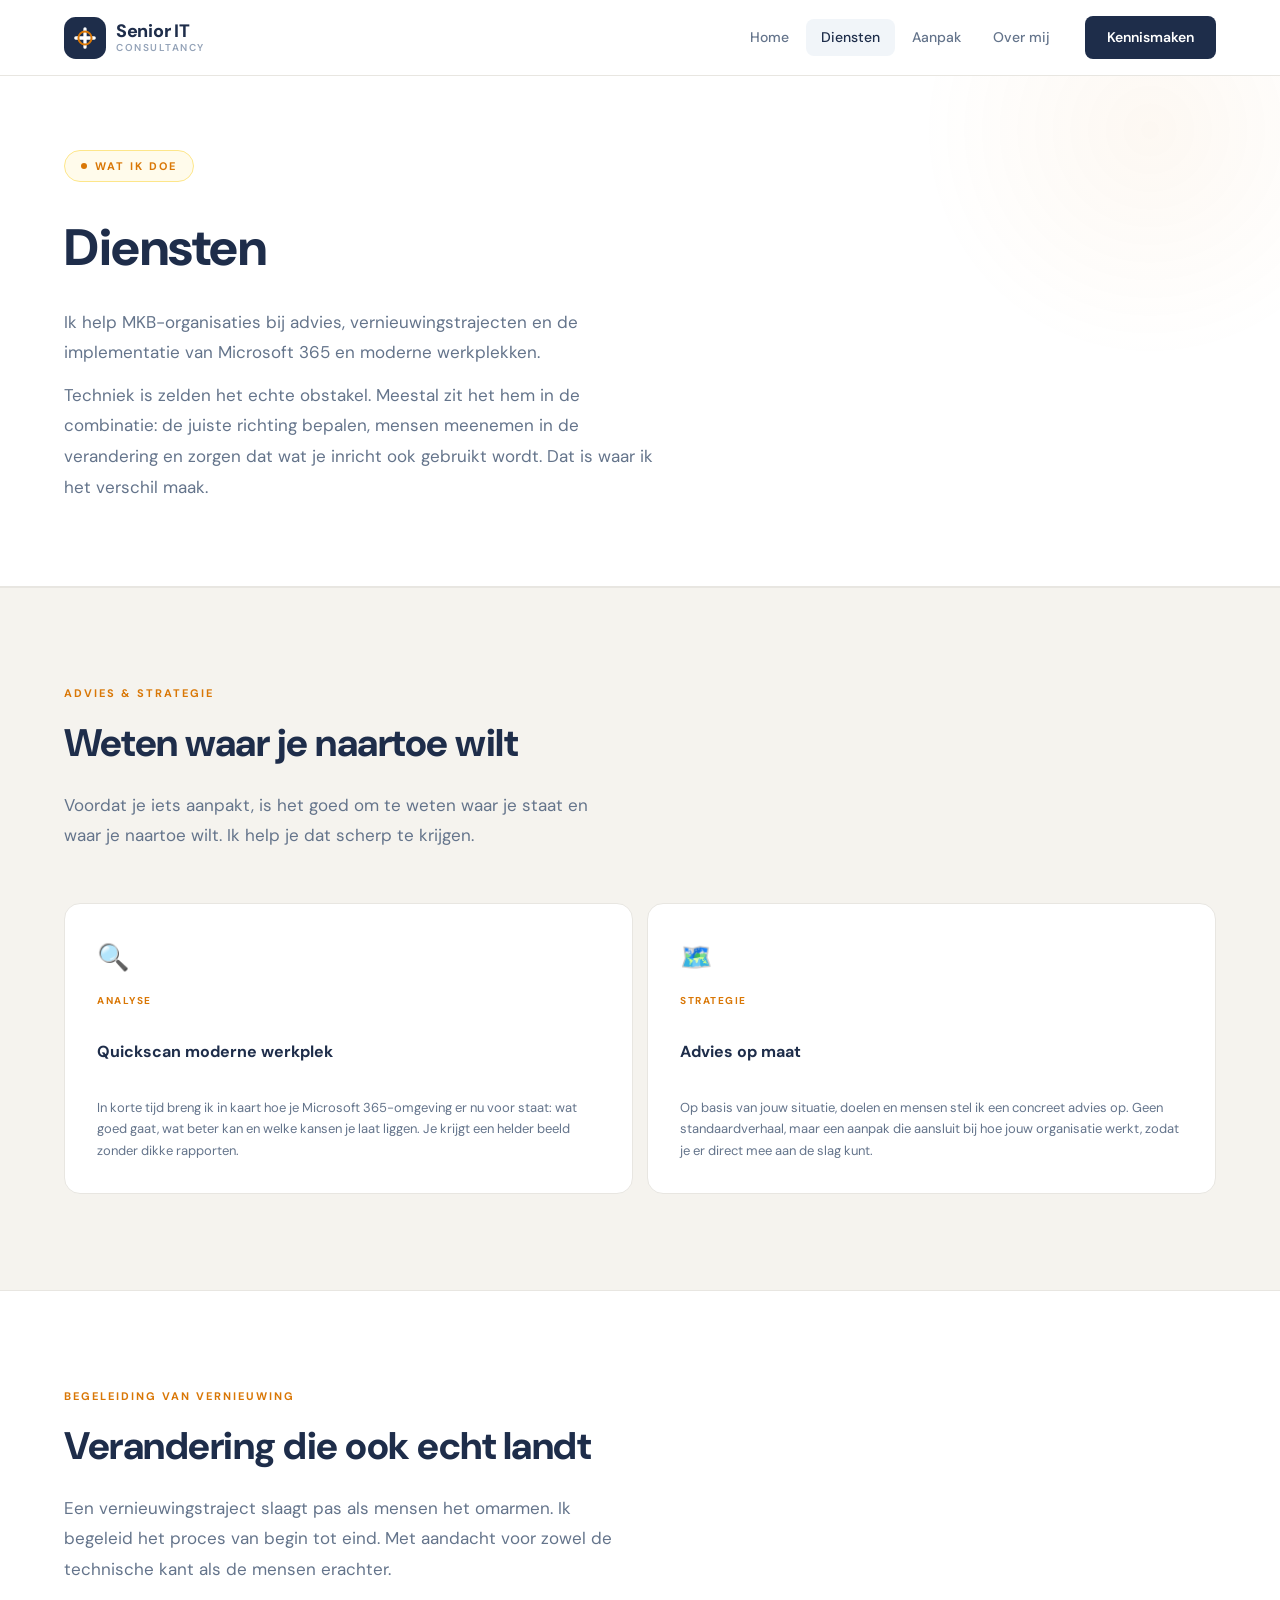
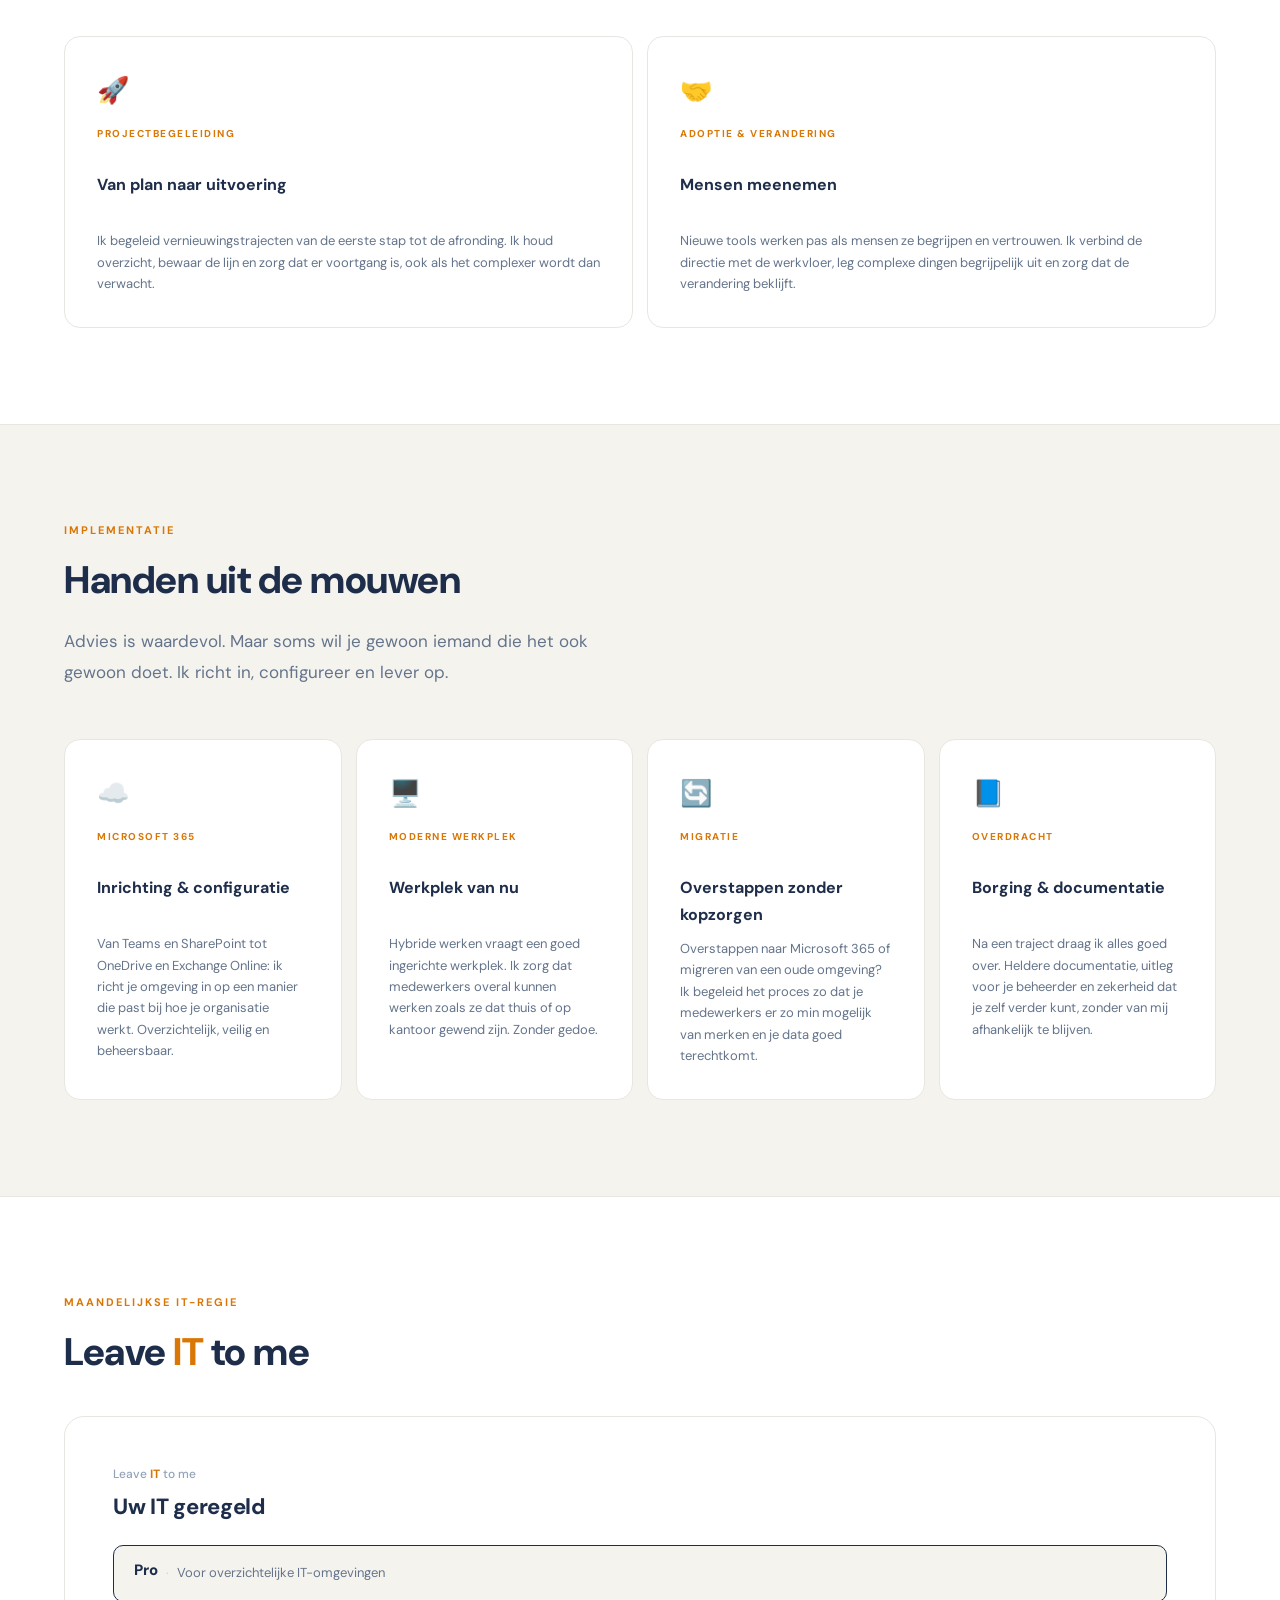
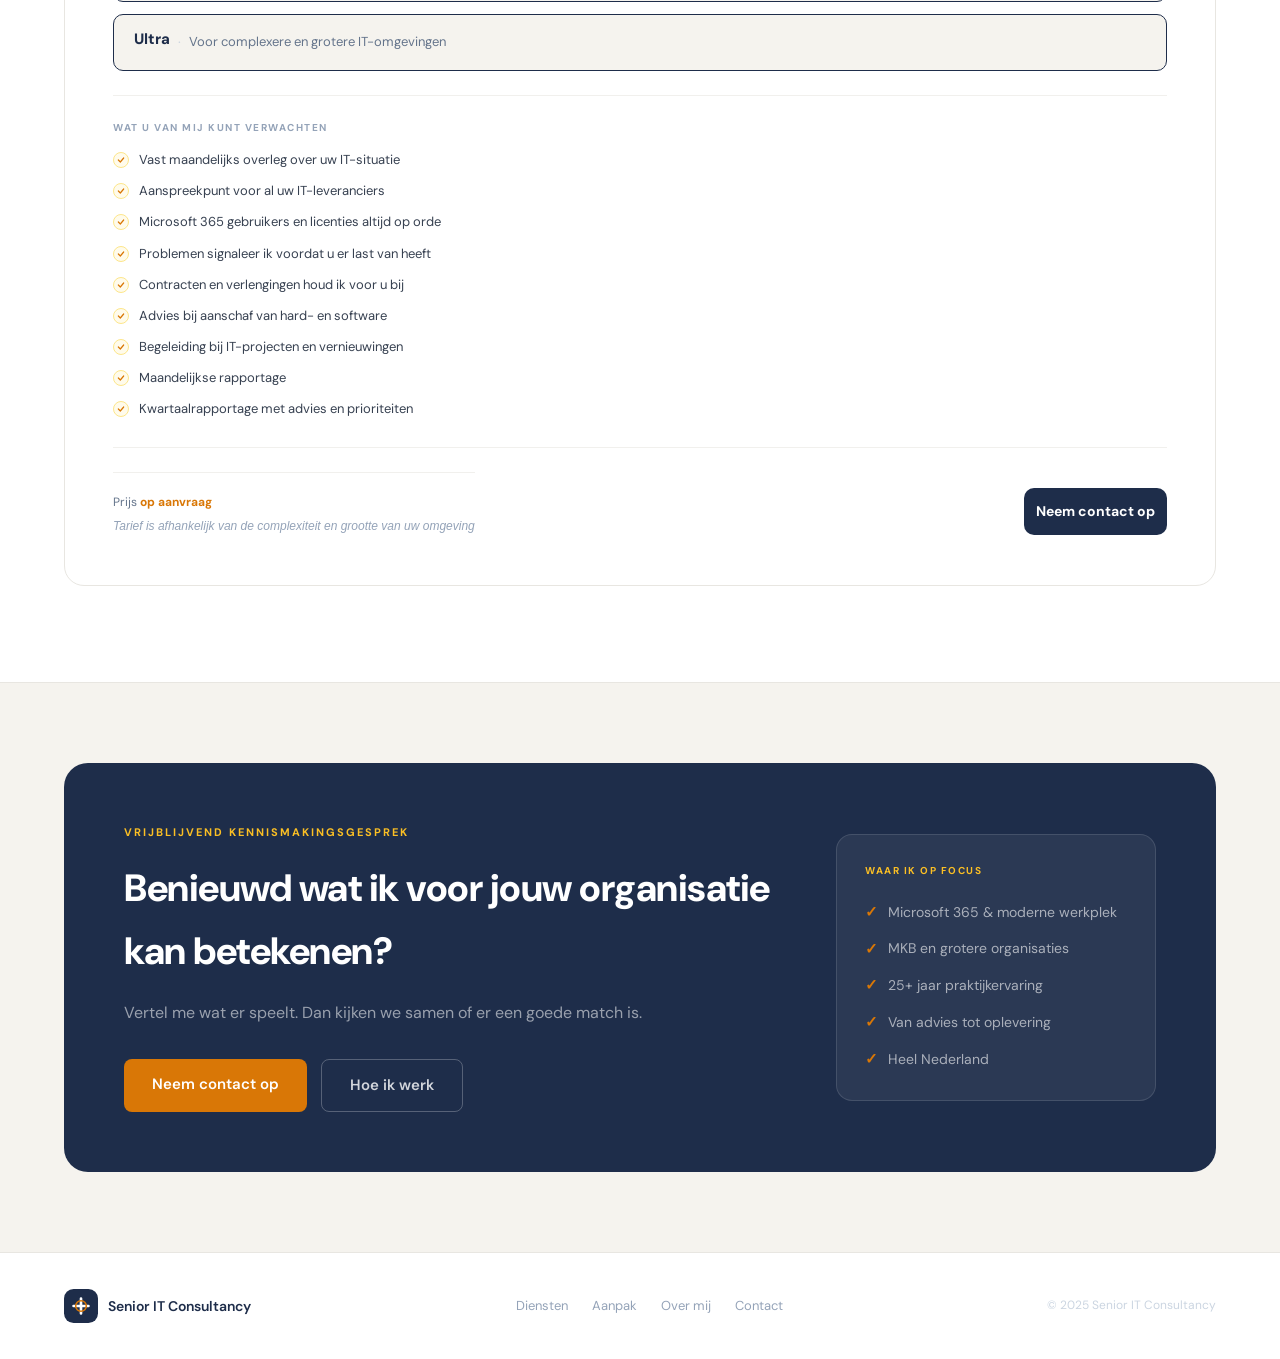
==== commit 3248b730: "diensten" ====
--- a/diensten.html
+++ b/diensten.html
@@ -33,7 +33,7 @@
 .service-name-inline .it{color:#d97706;}
 .pkg-single{background:#fff;border:1.5px solid #e8e6e1;border-radius:20px;padding:48px;margin-top:32px;}
 .pkg-name-single{font-size:22px;font-weight:800;color:#1e2d4a;letter-spacing:-0.3px;margin-bottom:20px;}
-.pkg-tiers{display:flex;gap:12px;margin-bottom:24px;}
+.pkg-tiers{display:flex;flex-direction:column;gap:12px;margin-bottom:24px;}
 .tier-badge{background:#f5f3ee;border:1.5px solid #1e2d4a;border-radius:10px;padding:12px 20px;display:flex;align-items:center;gap:8px;flex:1;}
 .tier-name{font-size:15px;font-weight:800;color:#1e2d4a;white-space:nowrap;}
 .tier-sep{font-size:14px;color:#cbd5e1;flex-shrink:0;}
@@ -58,7 +58,7 @@
   <div class="wrap">
     <div class="hero-kicker reveal"><span class="kicker-dot"></span>Wat ik doe</div>
     <h1 class="reveal">Diensten</h1>
-    <p class="reveal">Ik help MKB-organisaties met advies, de begeleiding van vernieuwingstrajecten en de implementatie van Microsoft 365 en moderne werkplekken.</p>
+    <p class="reveal">Ik help MKB-organisaties bij advies, vernieuwingstrajecten en de implementatie van Microsoft 365 en moderne werkplekken.</p>
     <p class="reveal">Techniek is zelden het echte obstakel. Meestal zit het hem in de combinatie: de juiste richting bepalen, mensen meenemen in de verandering en zorgen dat wat je inricht ook gebruikt wordt. Dat is waar ik het verschil maak.</p>
   </div>
 </section>
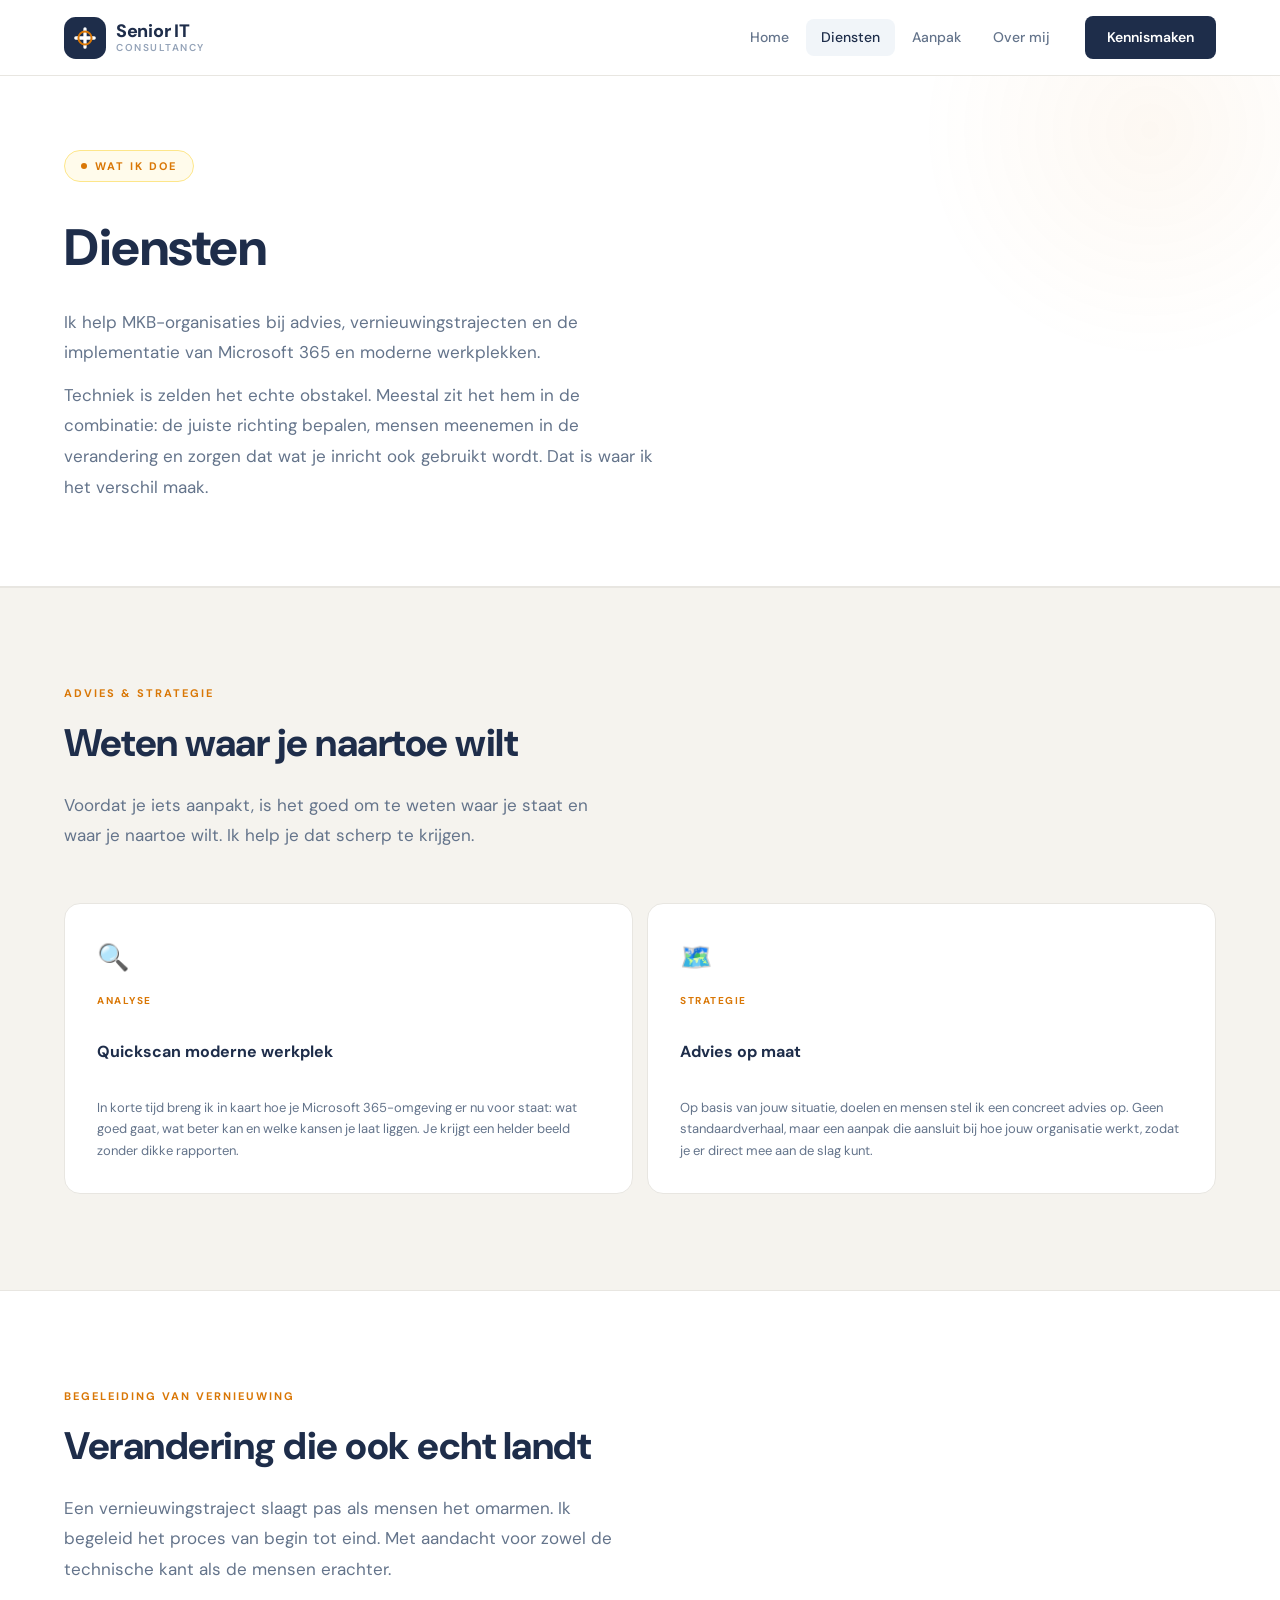
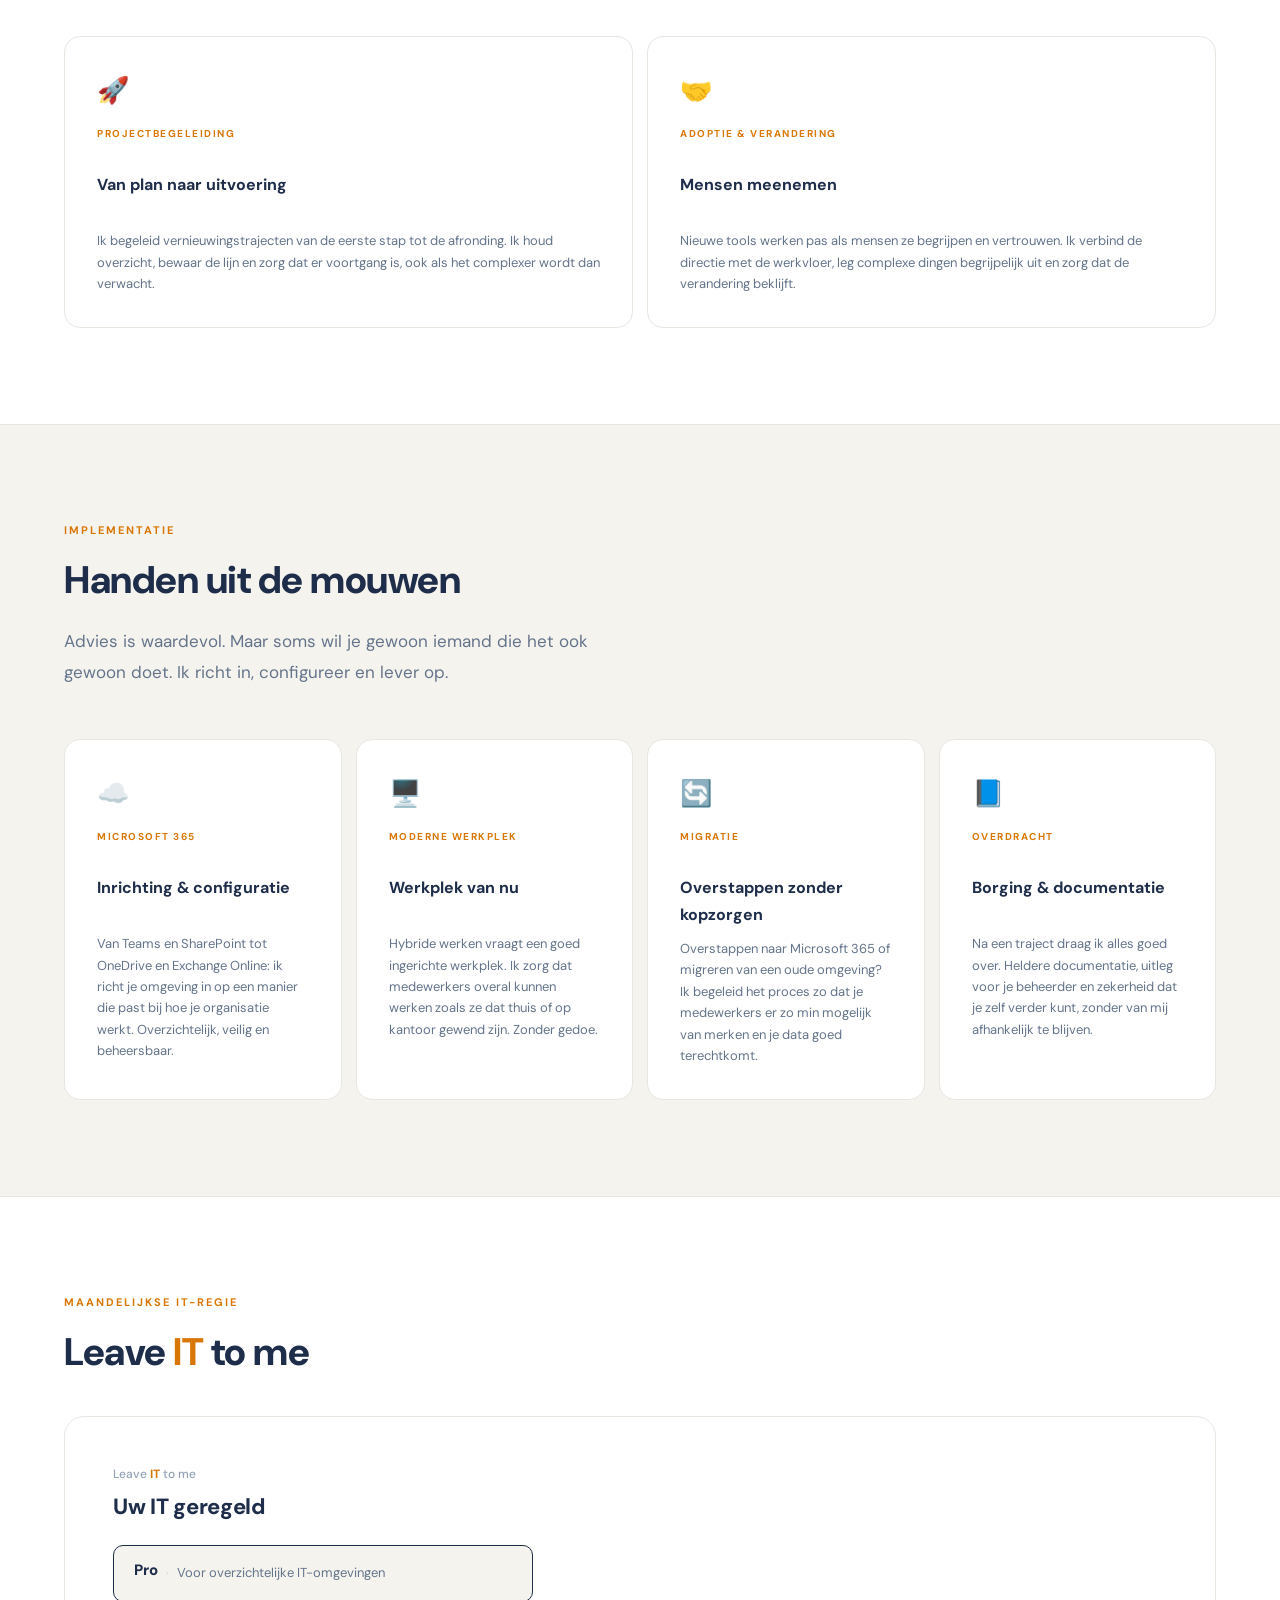
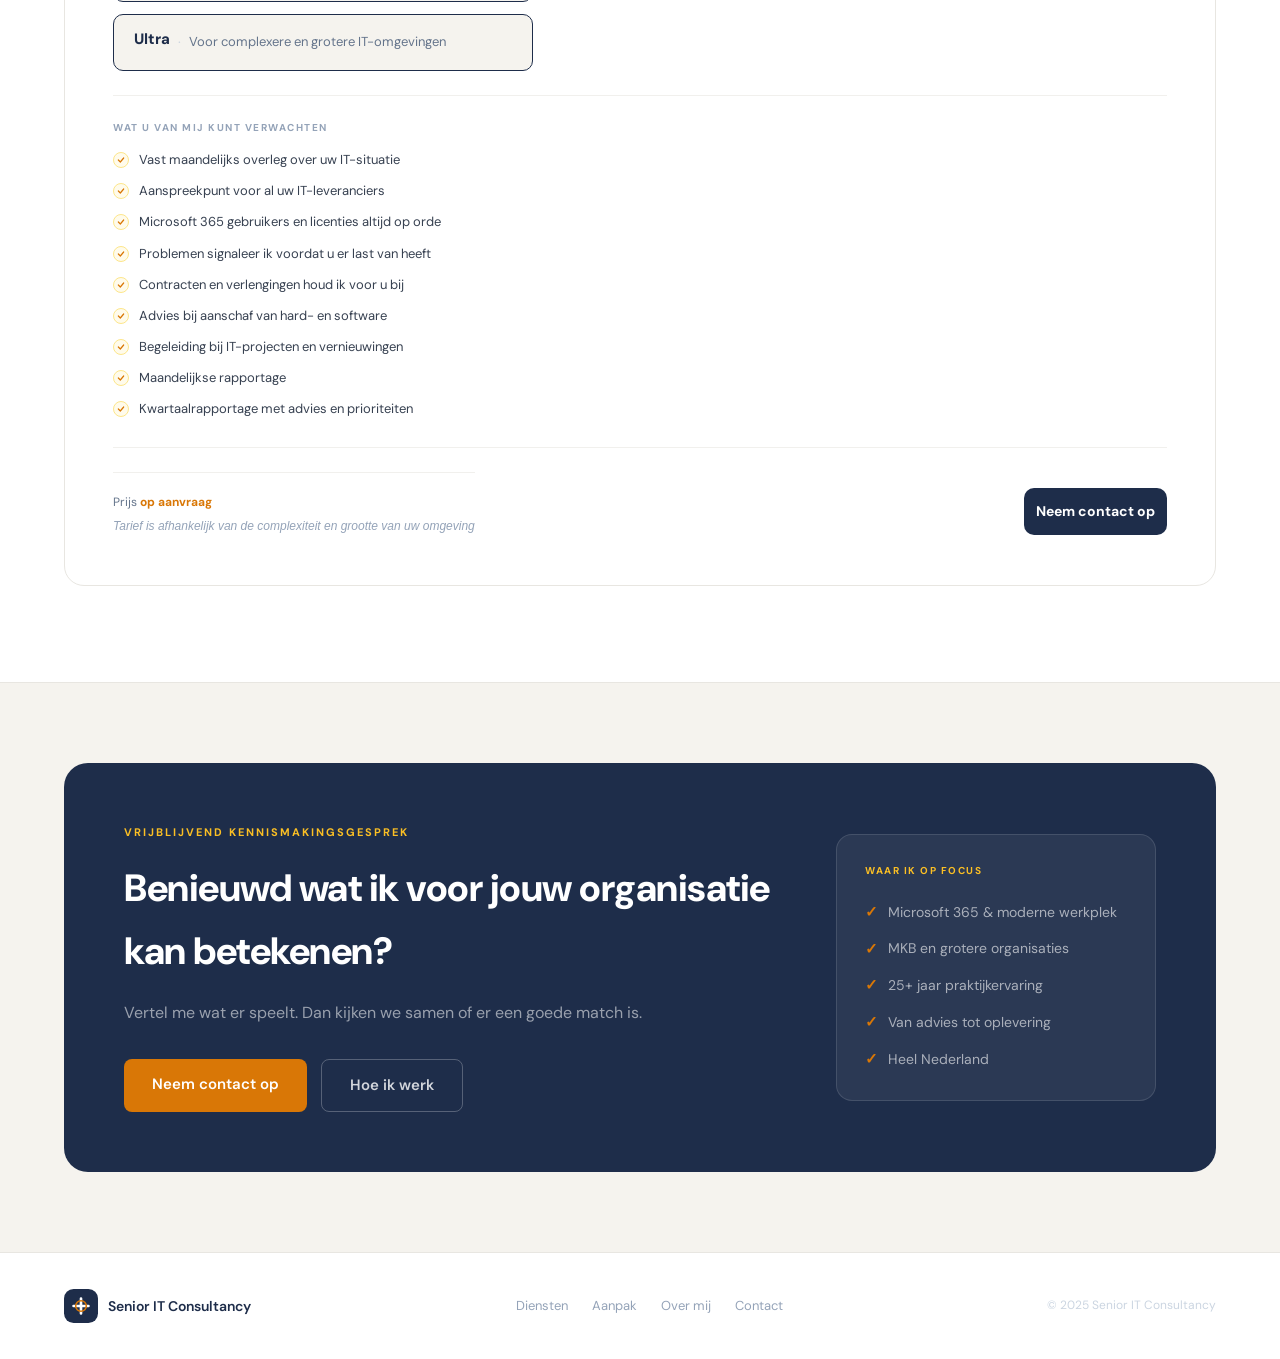
==== commit a2ff1925: "diensten" ====
--- a/diensten.html
+++ b/diensten.html
@@ -33,8 +33,8 @@
 .service-name-inline .it{color:#d97706;}
 .pkg-single{background:#fff;border:1.5px solid #e8e6e1;border-radius:20px;padding:48px;margin-top:32px;}
 .pkg-name-single{font-size:22px;font-weight:800;color:#1e2d4a;letter-spacing:-0.3px;margin-bottom:20px;}
-.pkg-tiers{display:flex;flex-direction:column;gap:12px;margin-bottom:24px;}
-.tier-badge{background:#f5f3ee;border:1.5px solid #1e2d4a;border-radius:10px;padding:12px 20px;display:flex;align-items:center;gap:8px;flex:1;}
+.pkg-tiers{display:flex;flex-direction:column;gap:12px;margin-bottom:24px;max-width:420px;}
+.tier-badge{background:#f5f3ee;border:1.5px solid #1e2d4a;border-radius:10px;padding:12px 20px;display:flex;align-items:center;gap:8px;}
 .tier-name{font-size:15px;font-weight:800;color:#1e2d4a;white-space:nowrap;}
 .tier-sep{font-size:14px;color:#cbd5e1;flex-shrink:0;}
 .tier-desc{font-size:13px;color:#64748b;line-height:1.4;}
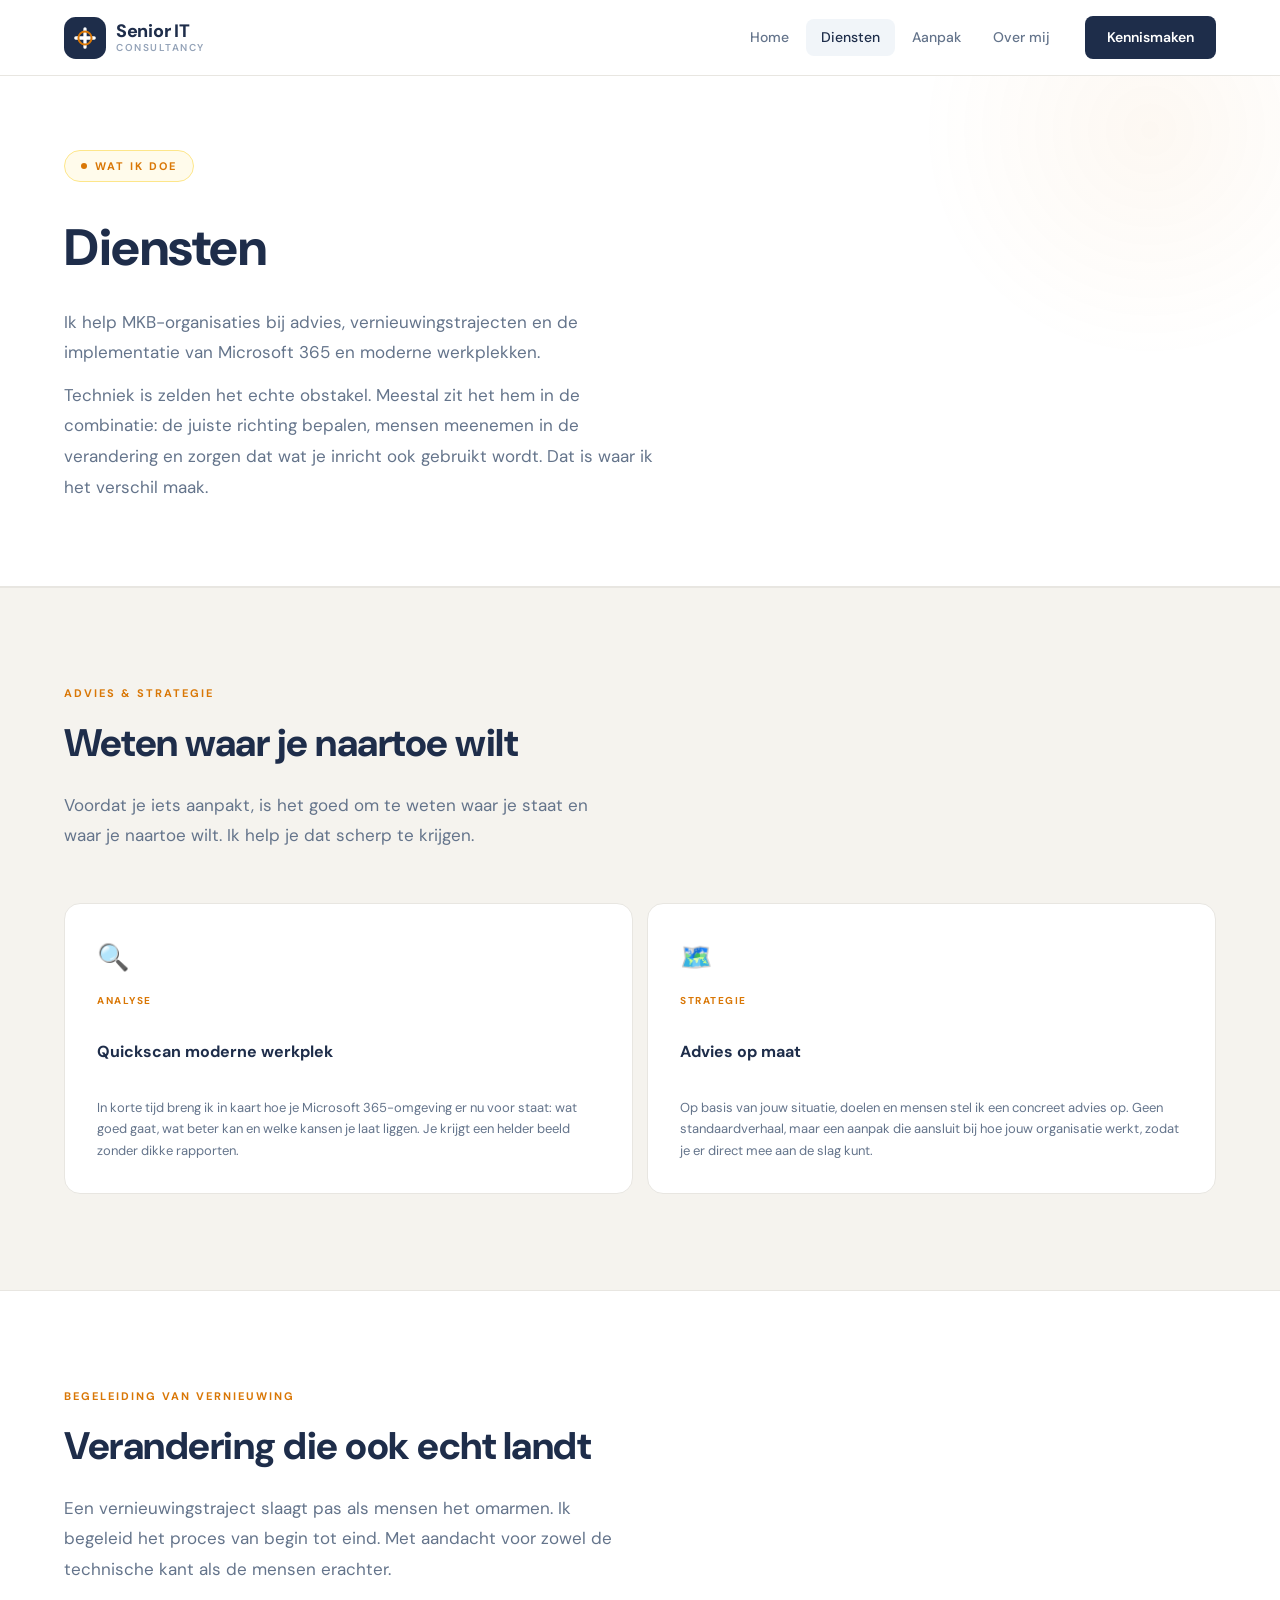
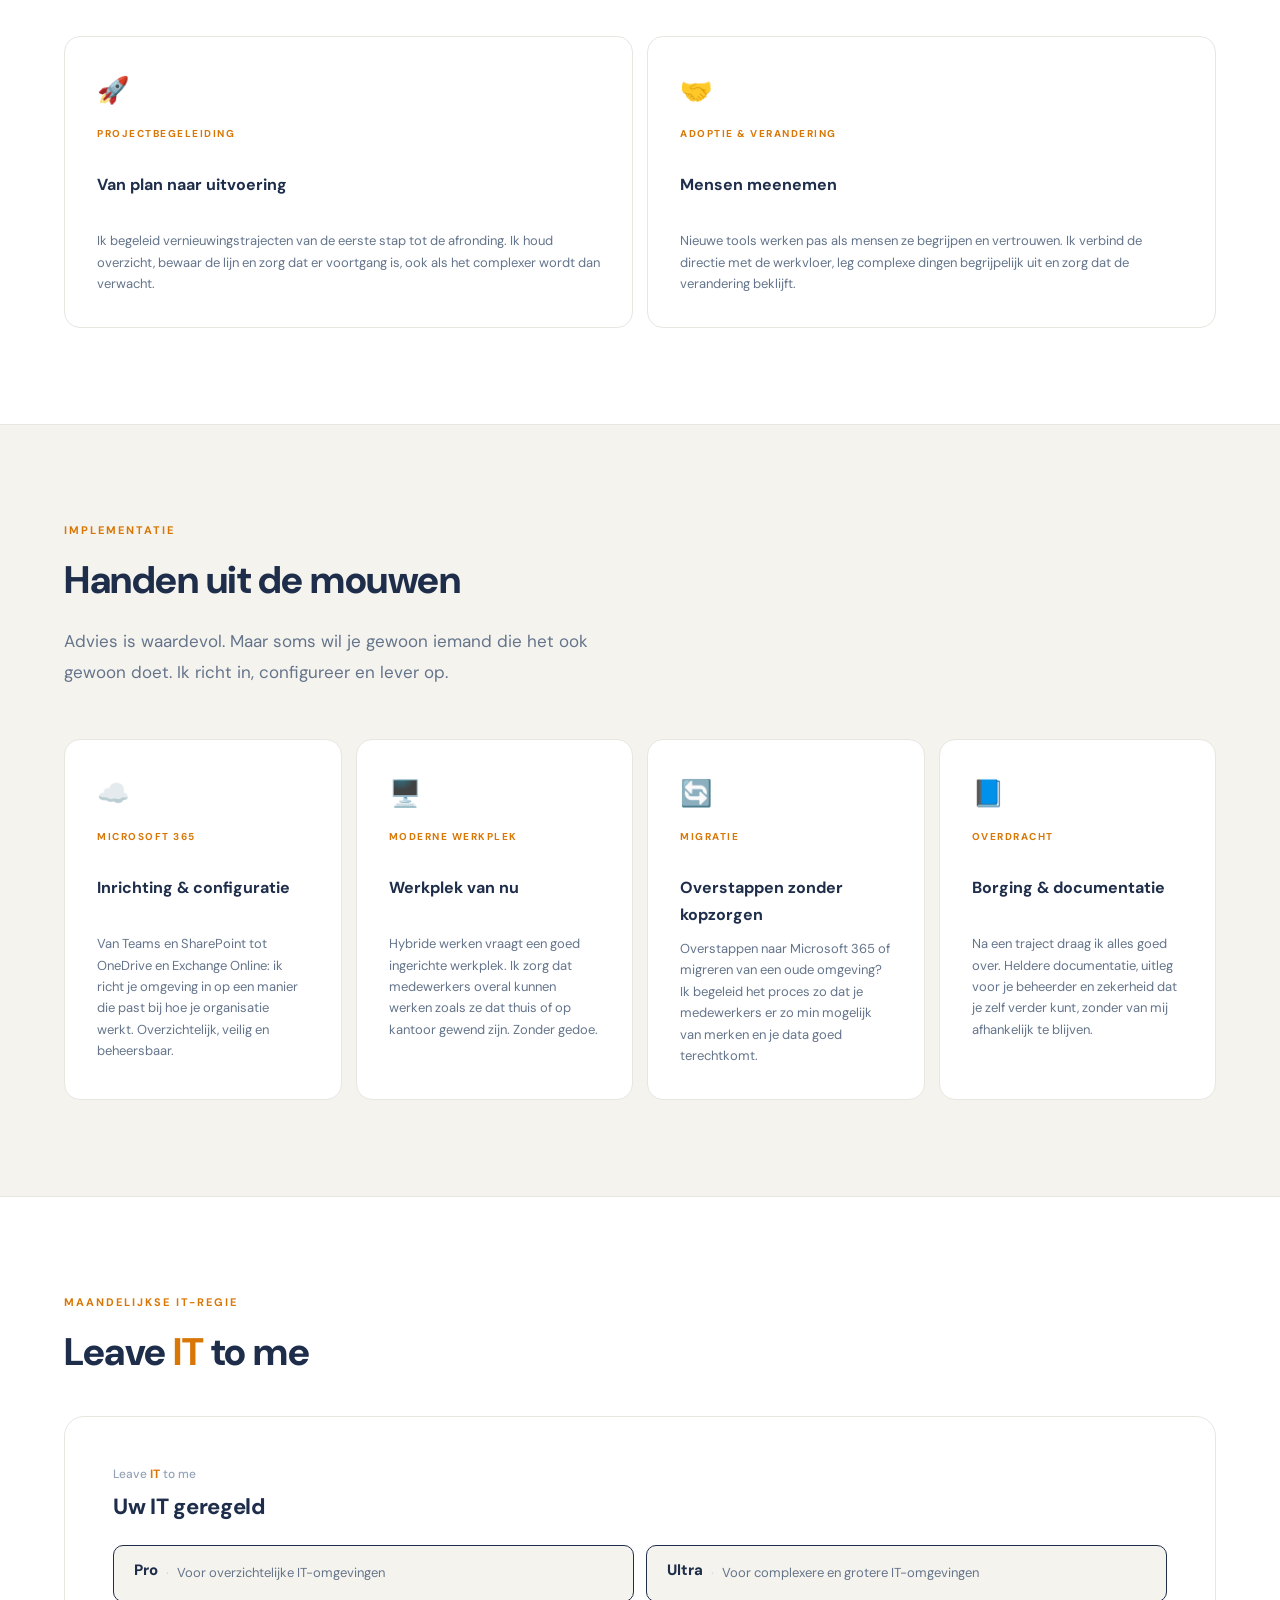
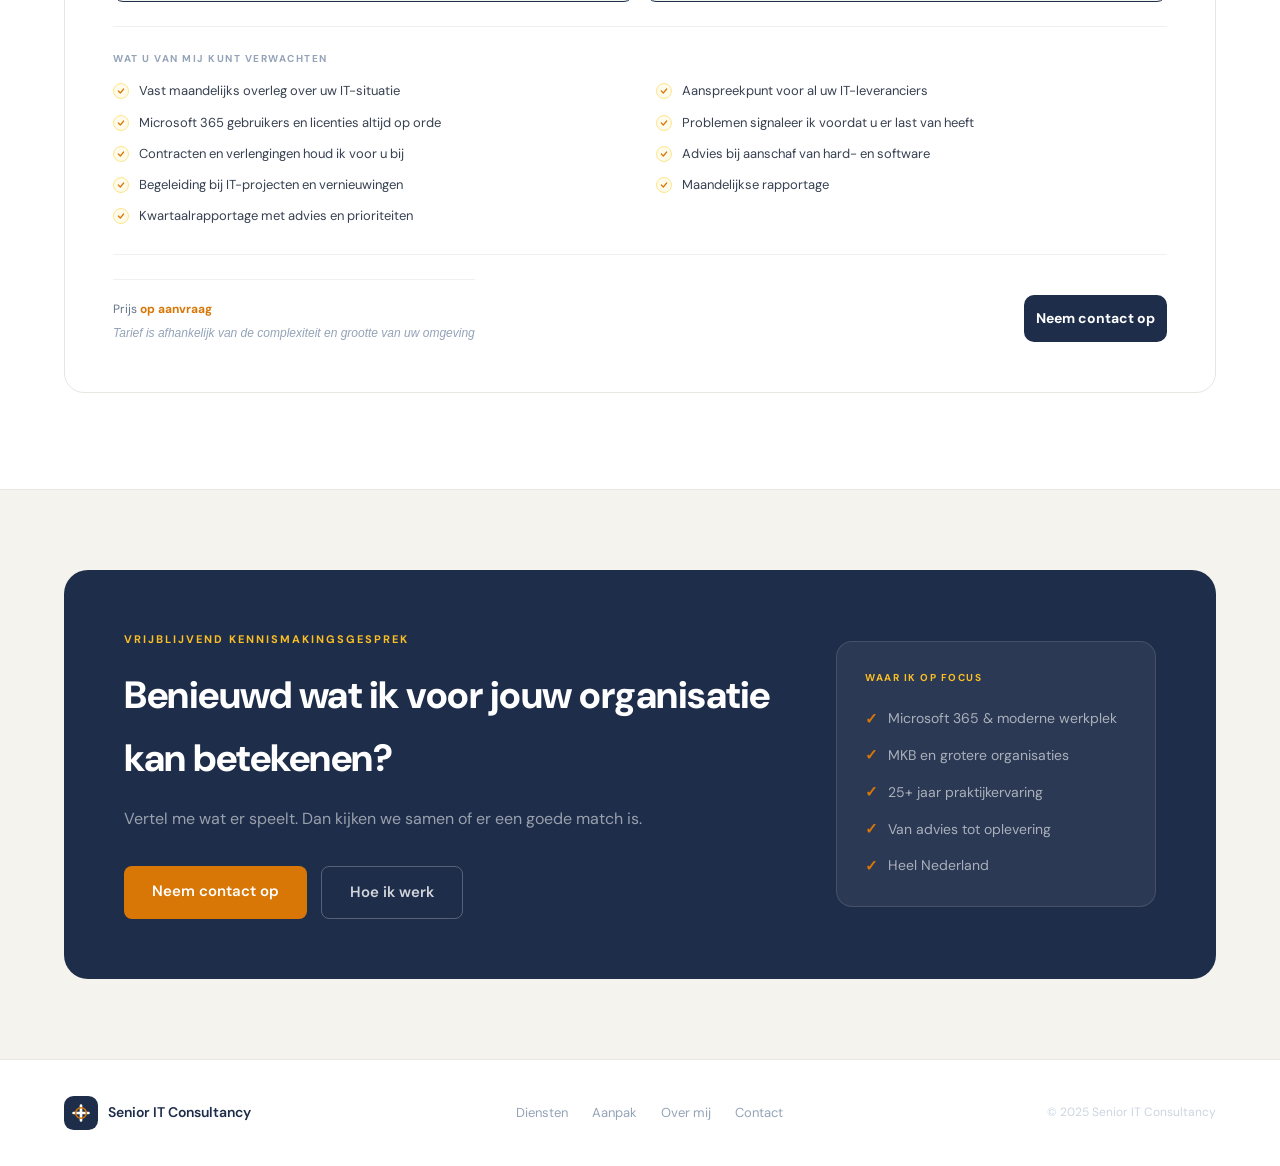
==== commit 461131e7: "diensten" ====
--- a/diensten.html
+++ b/diensten.html
@@ -33,8 +33,9 @@
 .service-name-inline .it{color:#d97706;}
 .pkg-single{background:#fff;border:1.5px solid #e8e6e1;border-radius:20px;padding:48px;margin-top:32px;}
 .pkg-name-single{font-size:22px;font-weight:800;color:#1e2d4a;letter-spacing:-0.3px;margin-bottom:20px;}
-.pkg-tiers{display:flex;flex-direction:column;gap:12px;margin-bottom:24px;max-width:420px;}
-.tier-badge{background:#f5f3ee;border:1.5px solid #1e2d4a;border-radius:10px;padding:12px 20px;display:flex;align-items:center;gap:8px;}
+.pkg-tiers{display:flex;flex-direction:row;gap:12px;margin-bottom:24px;}
+.tier-badge{background:#f5f3ee;border:1.5px solid #1e2d4a;border-radius:10px;padding:12px 20px;display:flex;align-items:center;gap:8px;flex:1;}
+.pkg-items{list-style:none;display:grid;grid-template-columns:1fr 1fr;gap:11px 32px;margin-bottom:28px;}
 .tier-name{font-size:15px;font-weight:800;color:#1e2d4a;white-space:nowrap;}
 .tier-sep{font-size:14px;color:#cbd5e1;flex-shrink:0;}
 .tier-desc{font-size:13px;color:#64748b;line-height:1.4;}
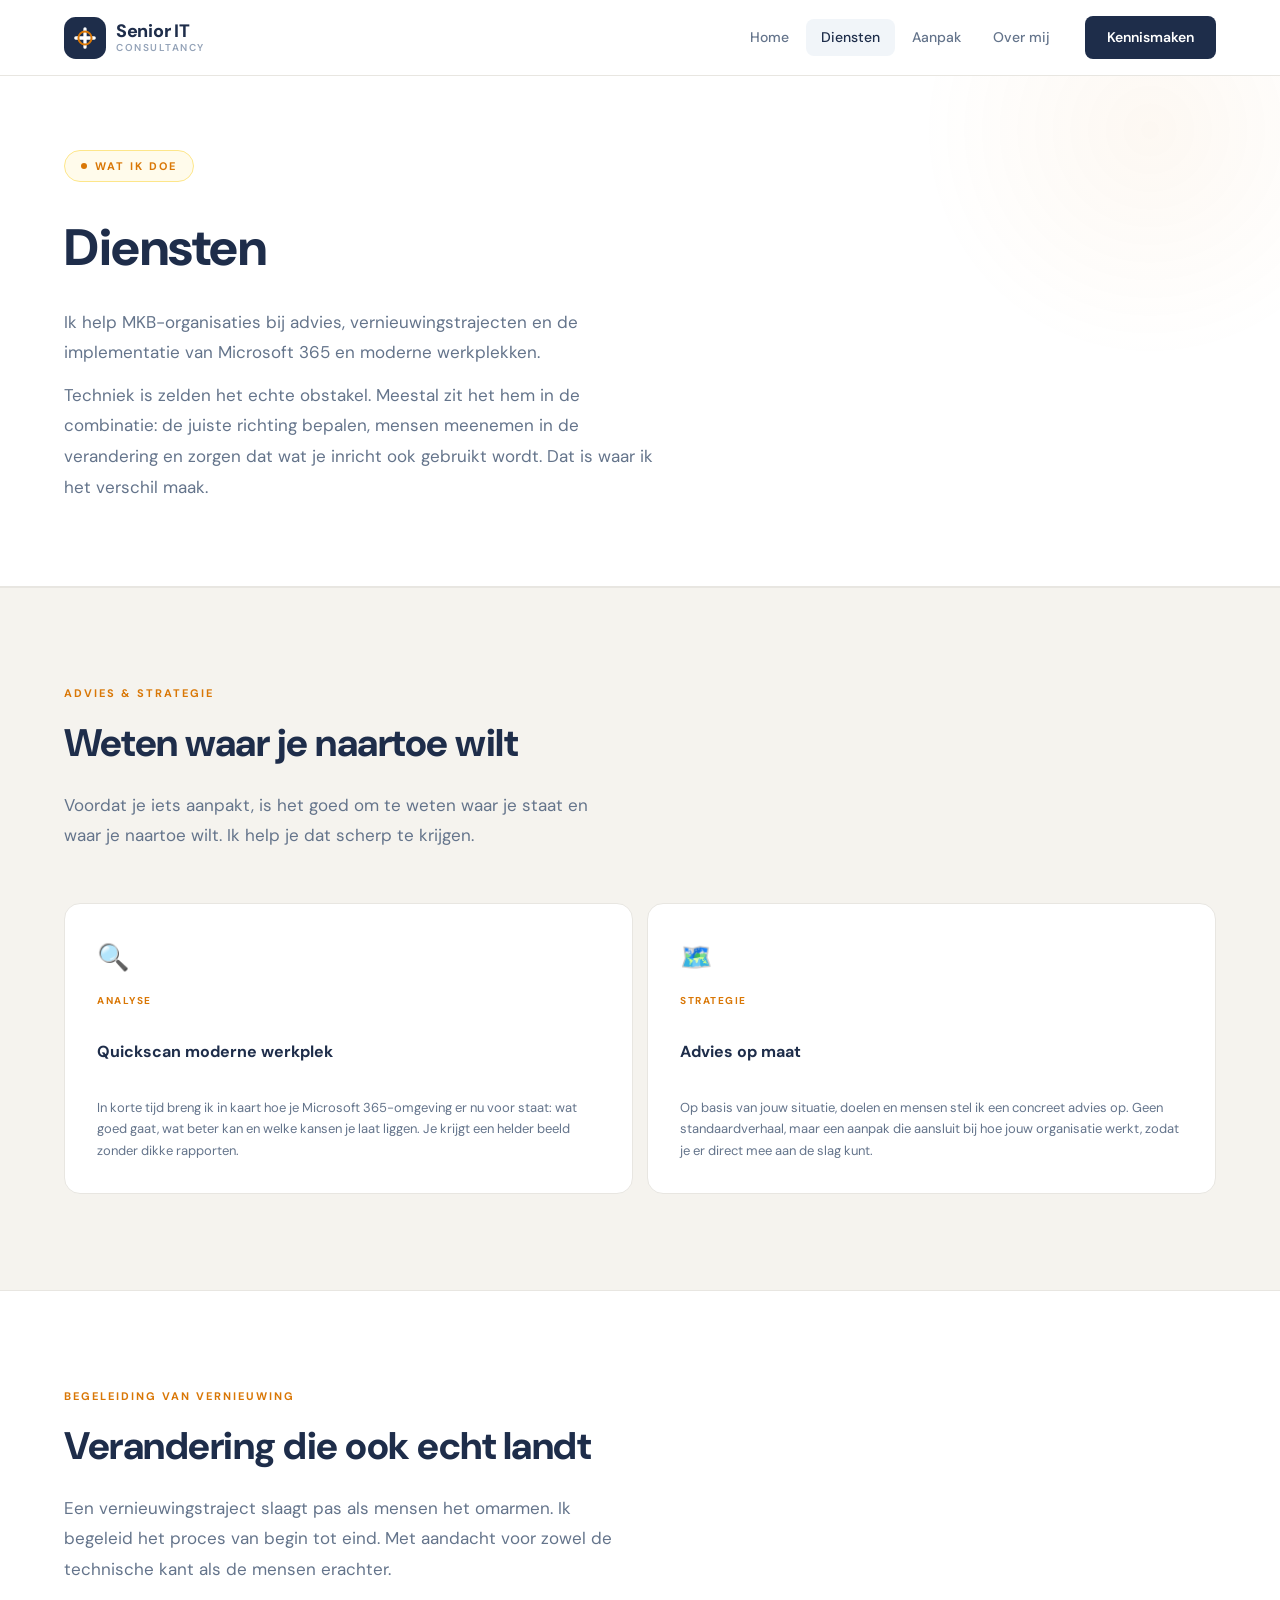
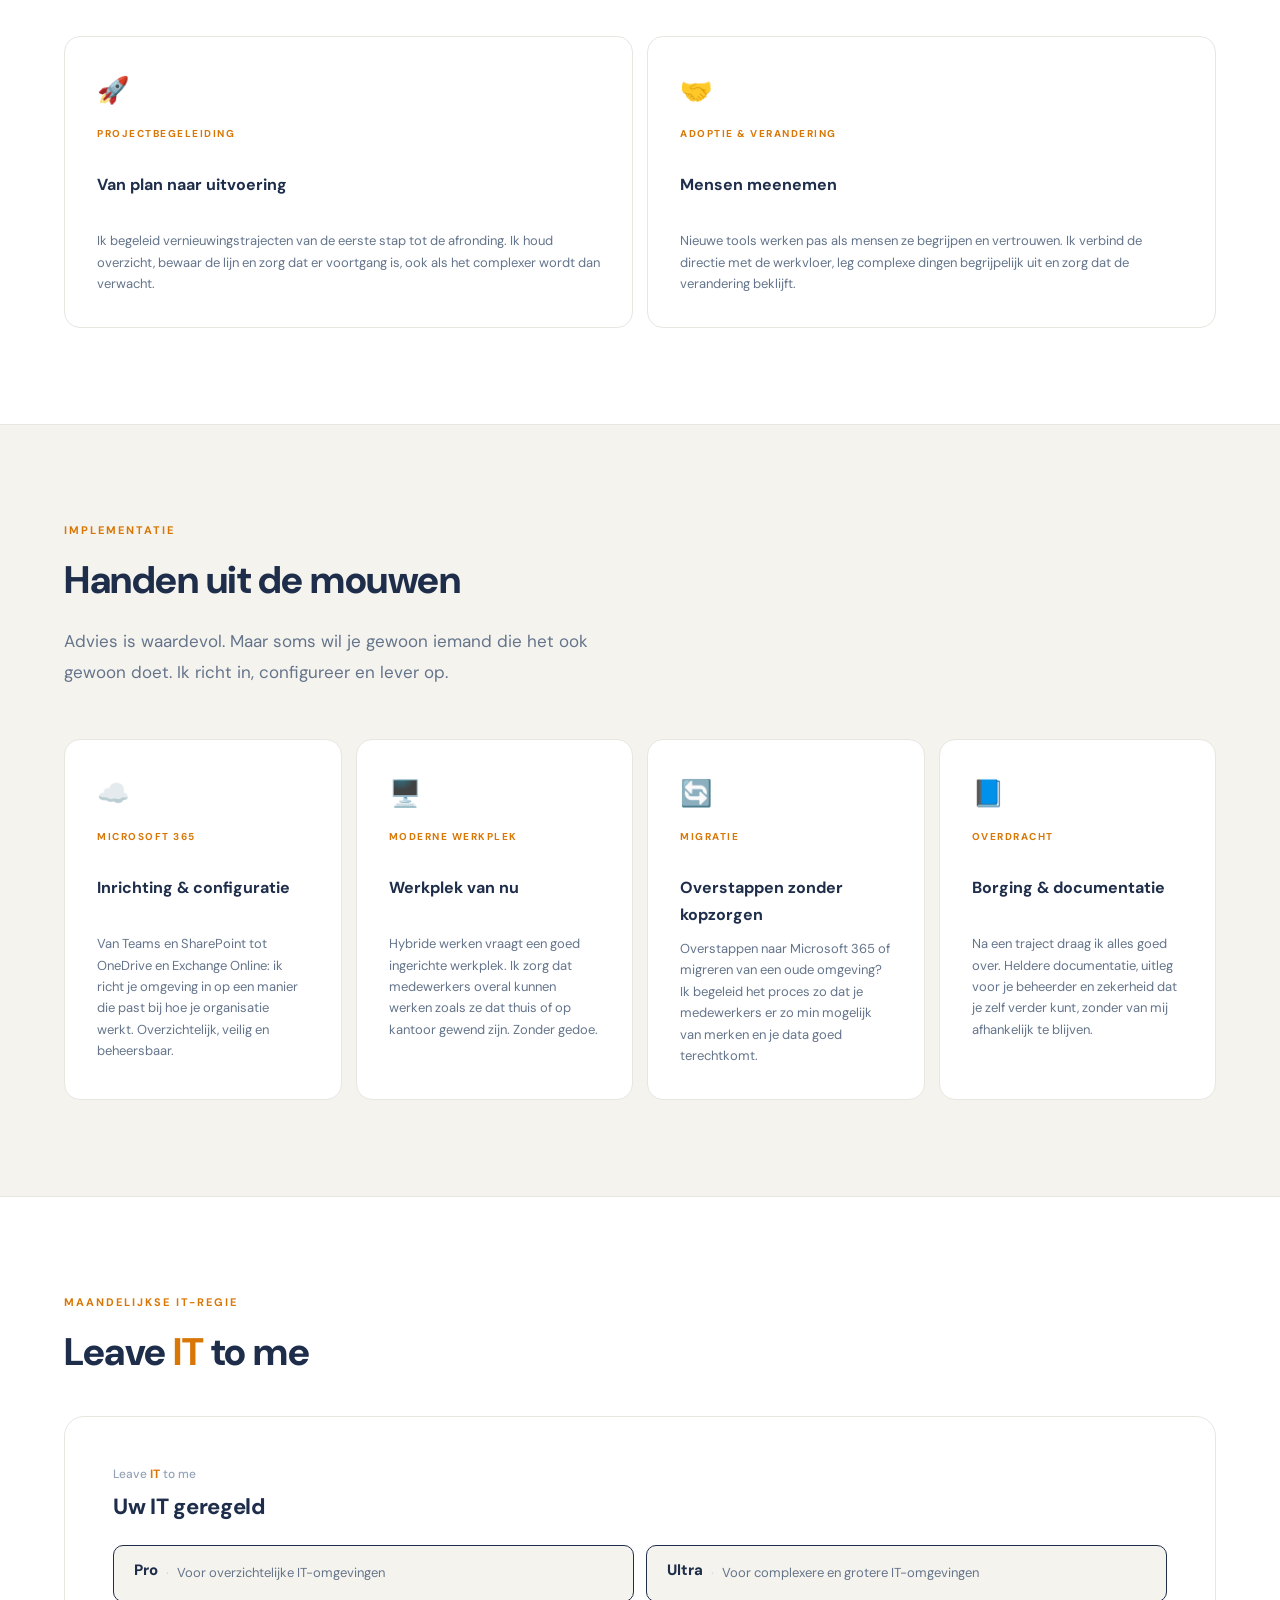
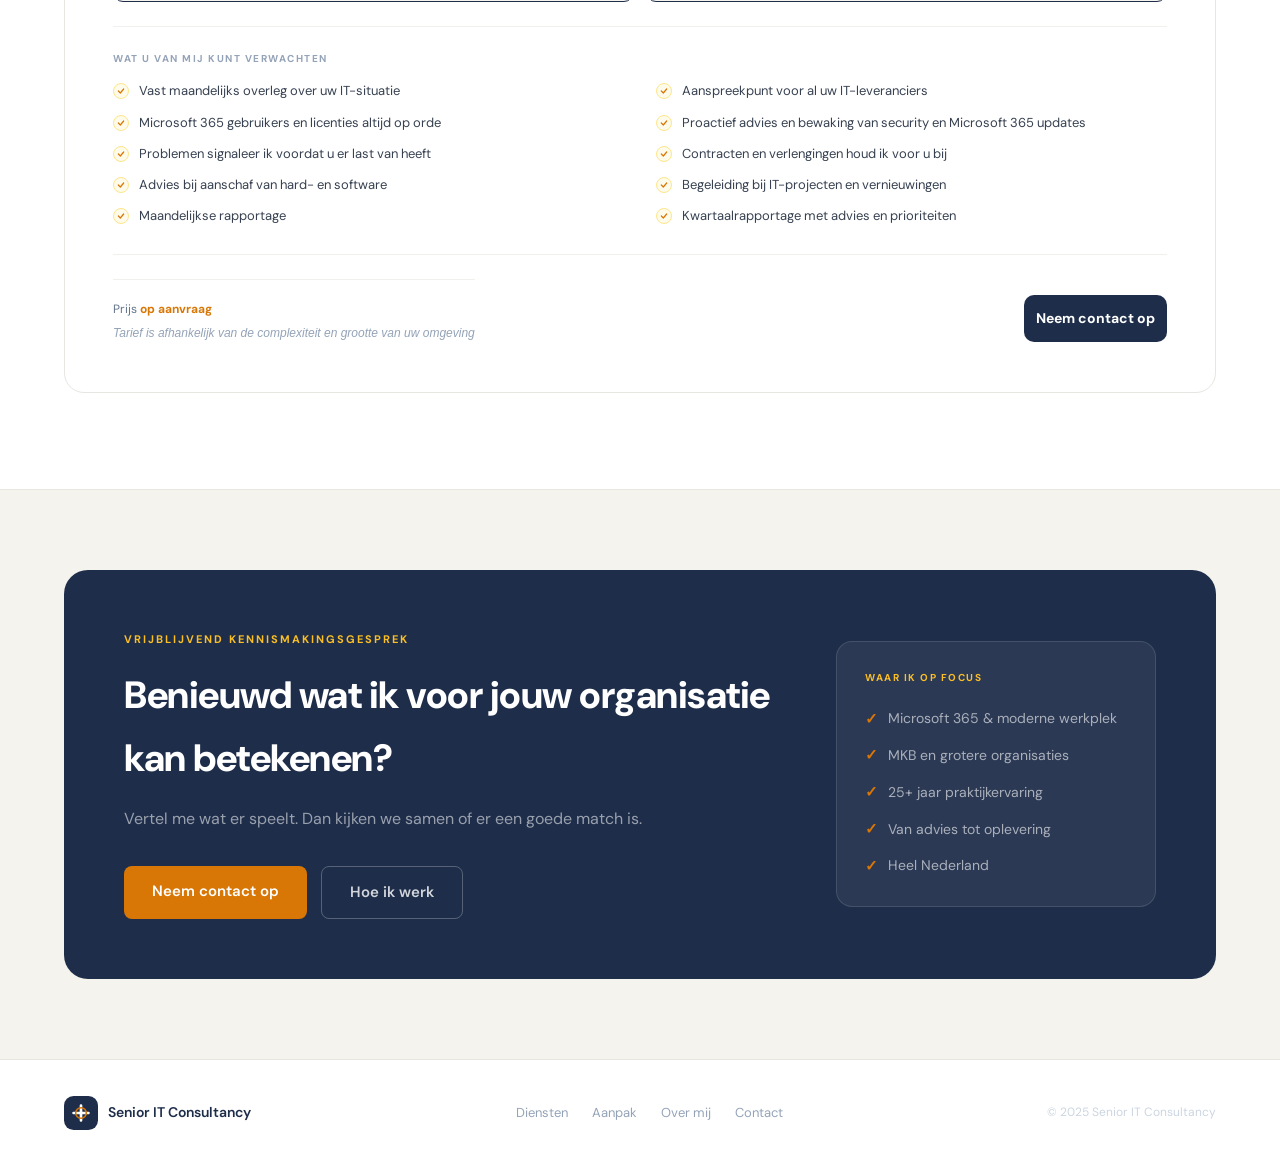
==== commit e2b90bf2: "diensten" ====
--- a/diensten.html
+++ b/diensten.html
@@ -175,6 +175,7 @@
         <li>Vast maandelijks overleg over uw IT-situatie</li>
         <li>Aanspreekpunt voor al uw IT-leveranciers</li>
         <li>Microsoft 365 gebruikers en licenties altijd op orde</li>
+        <li>Proactief advies en bewaking van security en Microsoft 365 updates</li>
         <li>Problemen signaleer ik voordat u er last van heeft</li>
         <li>Contracten en verlengingen houd ik voor u bij</li>
         <li>Advies bij aanschaf van hard- en software</li>
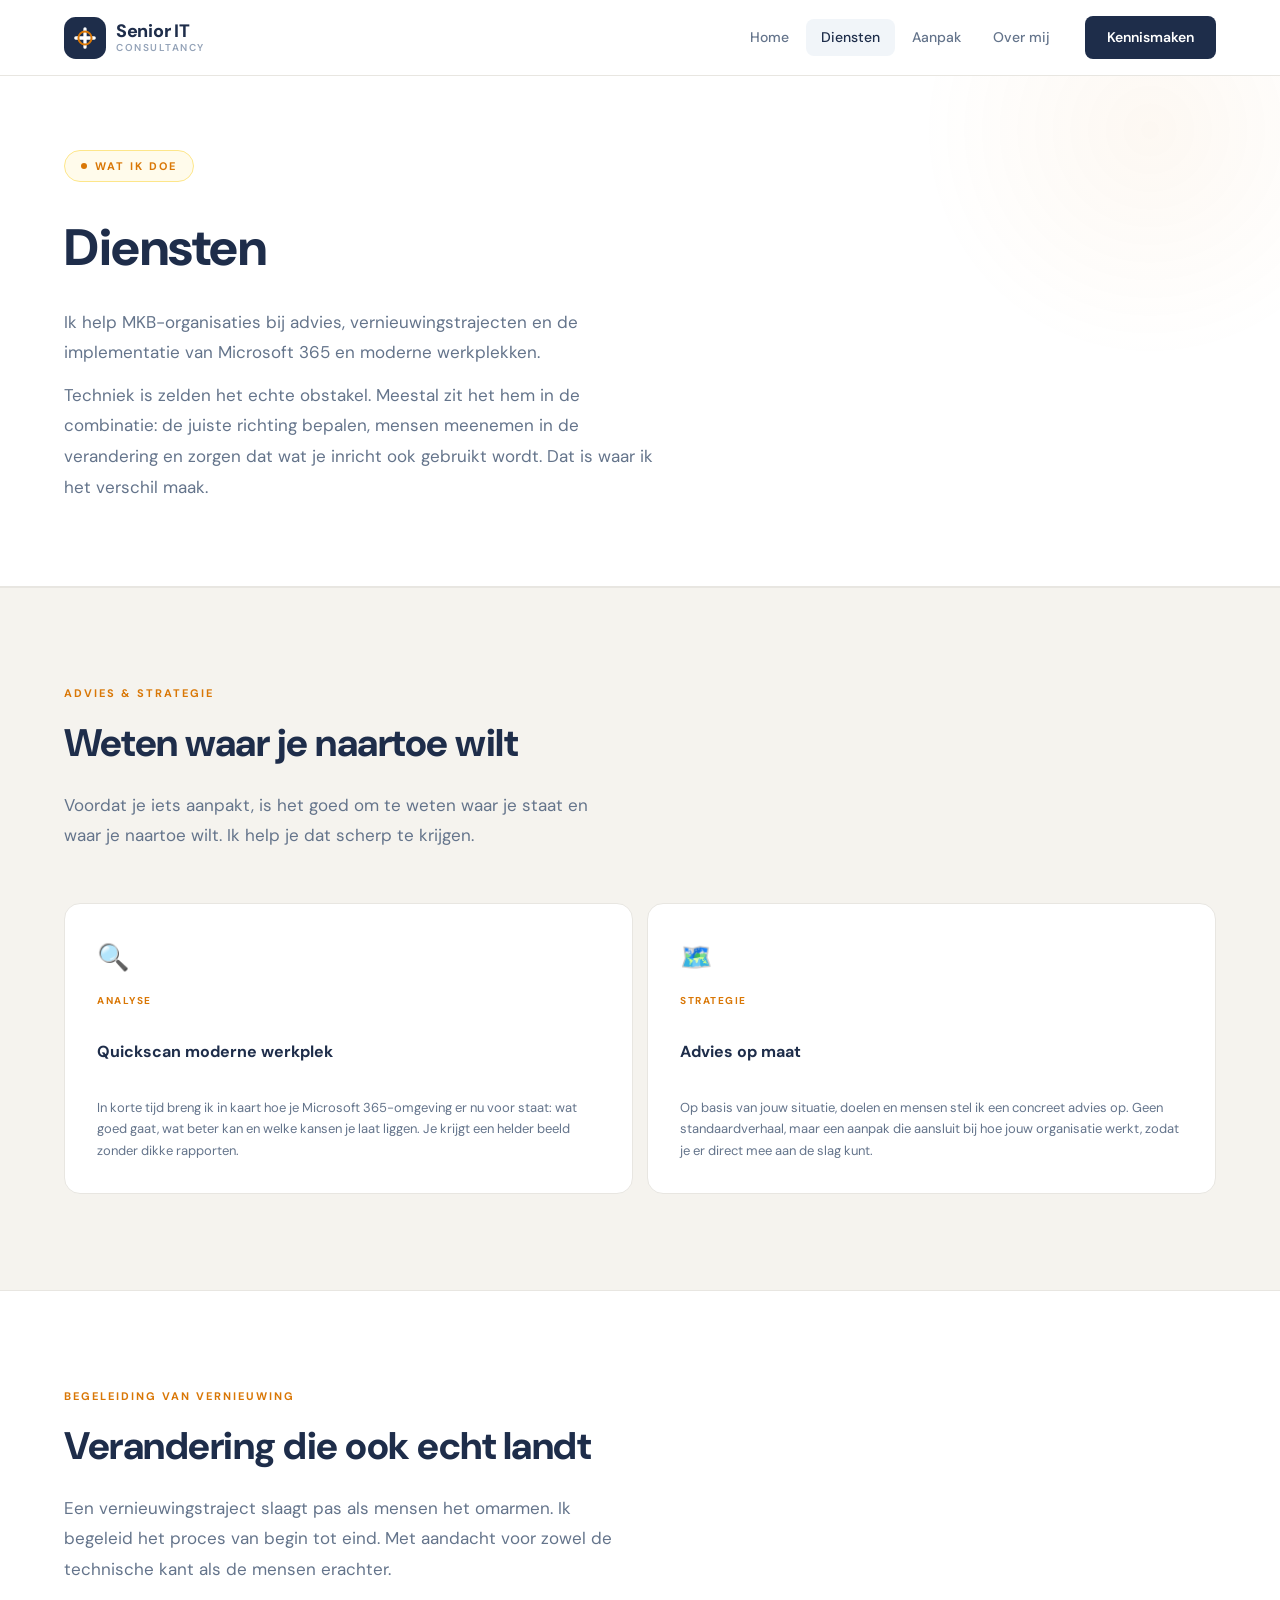
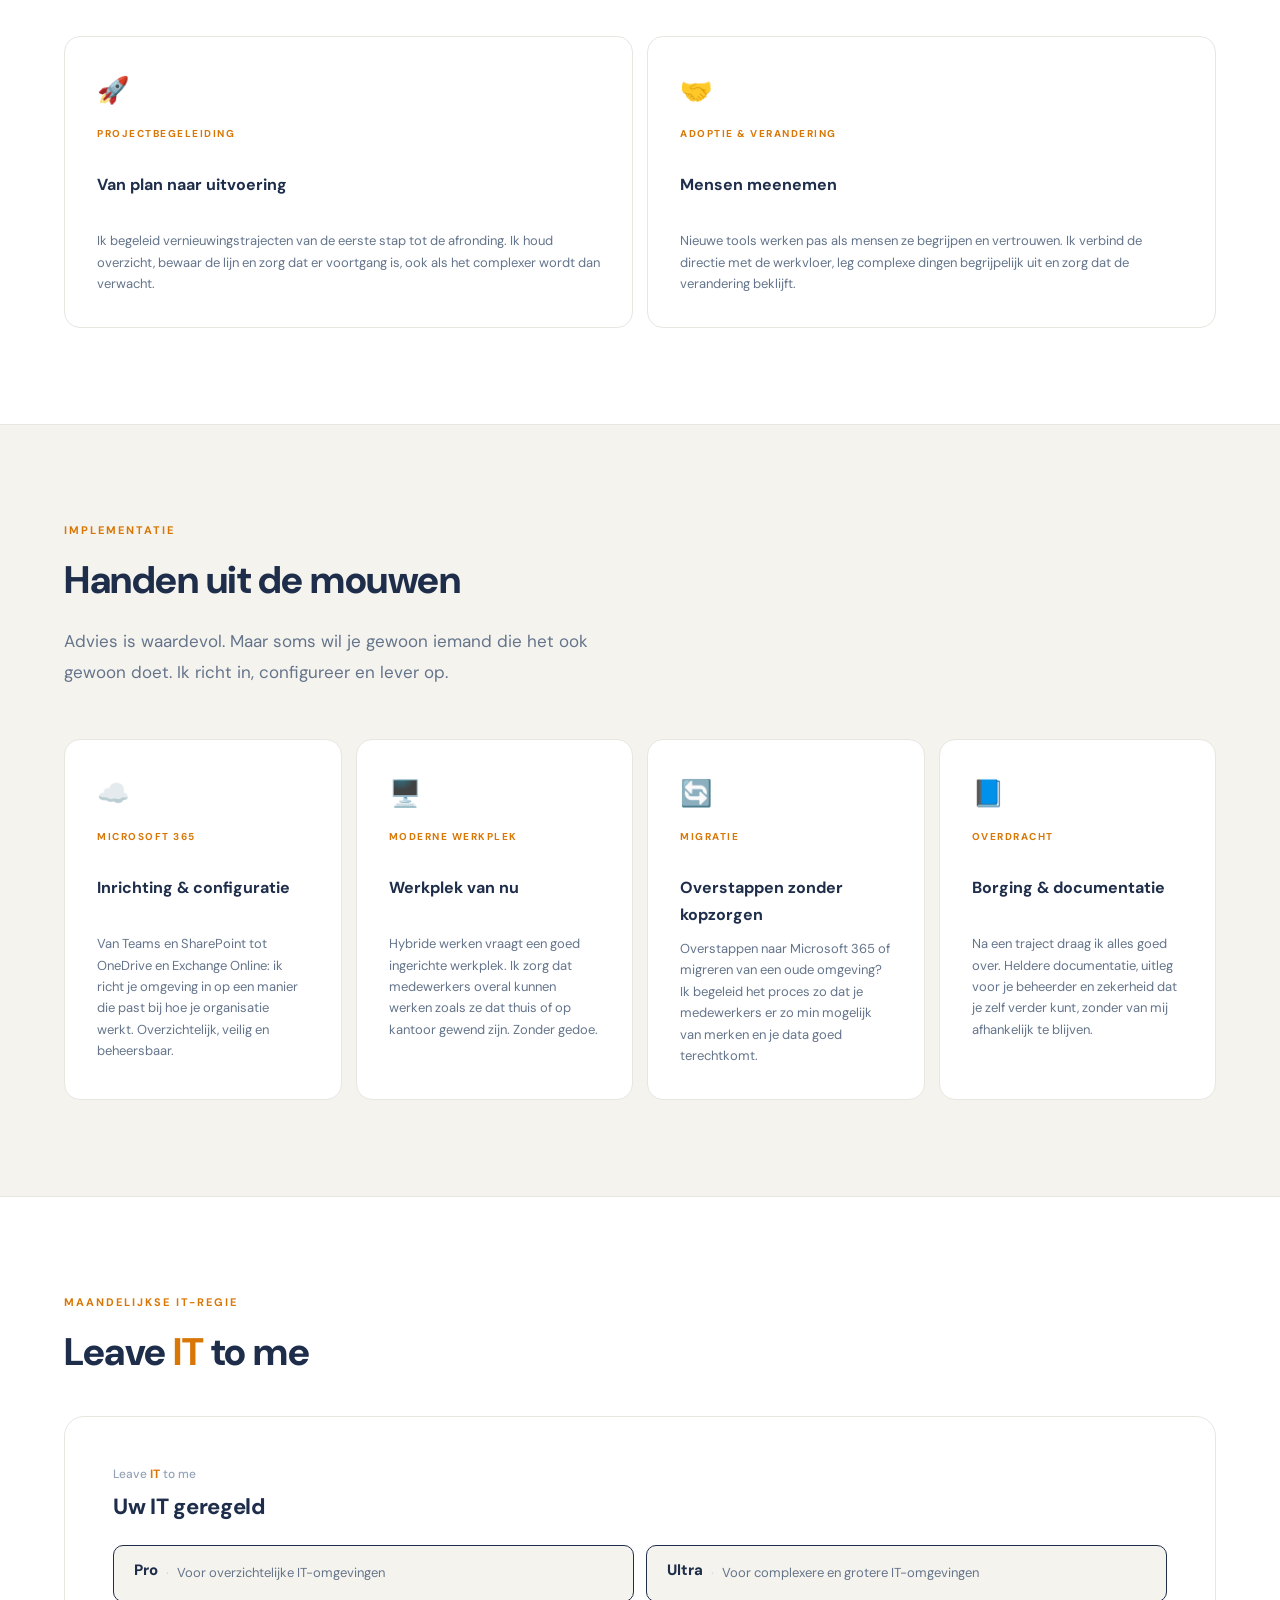
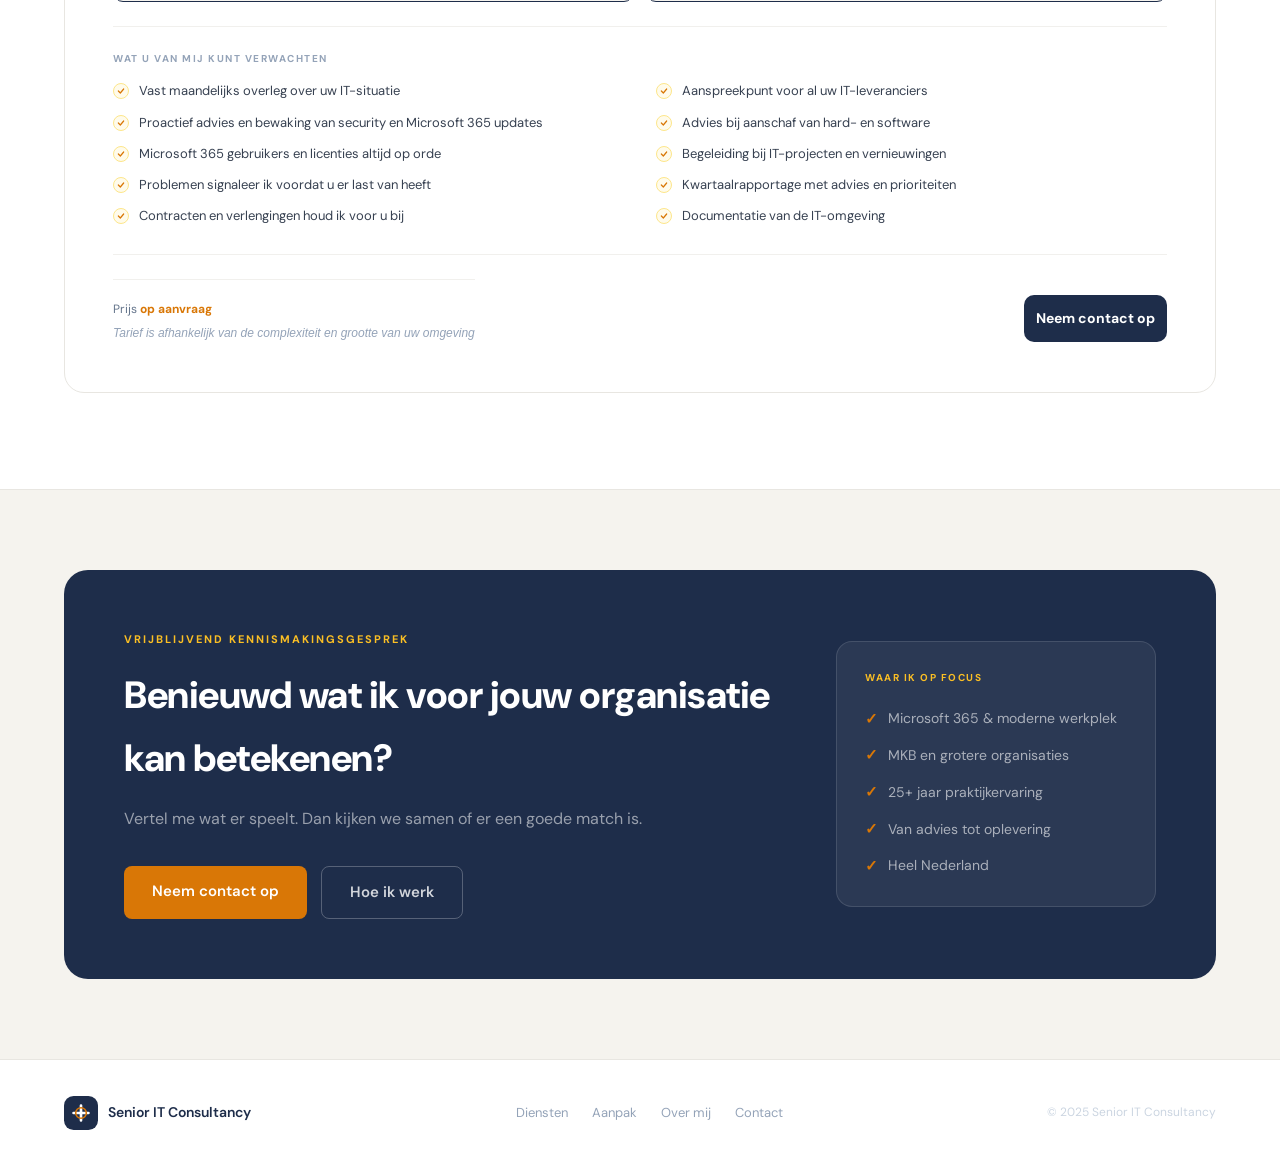
==== commit a5db3b58: "diensten" ====
--- a/diensten.html
+++ b/diensten.html
@@ -35,7 +35,7 @@
 .pkg-name-single{font-size:22px;font-weight:800;color:#1e2d4a;letter-spacing:-0.3px;margin-bottom:20px;}
 .pkg-tiers{display:flex;flex-direction:row;gap:12px;margin-bottom:24px;}
 .tier-badge{background:#f5f3ee;border:1.5px solid #1e2d4a;border-radius:10px;padding:12px 20px;display:flex;align-items:center;gap:8px;flex:1;}
-.pkg-items{list-style:none;display:grid;grid-template-columns:1fr 1fr;gap:11px 32px;margin-bottom:28px;}
+.pkg-items{list-style:none;display:grid;grid-template-columns:1fr 1fr;grid-auto-flow:column;grid-template-rows:repeat(5, auto);gap:11px 32px;margin-bottom:28px;}
 .tier-name{font-size:15px;font-weight:800;color:#1e2d4a;white-space:nowrap;}
 .tier-sep{font-size:14px;color:#cbd5e1;flex-shrink:0;}
 .tier-desc{font-size:13px;color:#64748b;line-height:1.4;}
@@ -173,15 +173,15 @@
       <div class="pkg-section">Wat u van mij kunt verwachten</div>
       <ul class="pkg-items">
         <li>Vast maandelijks overleg over uw IT-situatie</li>
-        <li>Aanspreekpunt voor al uw IT-leveranciers</li>
+        <li>Proactief advies en bewaking van security en Microsoft 365 updates</li>
         <li>Microsoft 365 gebruikers en licenties altijd op orde</li>
-        <li>Proactief advies en bewaking van security en Microsoft 365 updates</li>
         <li>Problemen signaleer ik voordat u er last van heeft</li>
         <li>Contracten en verlengingen houd ik voor u bij</li>
+        <li>Aanspreekpunt voor al uw IT-leveranciers</li>
         <li>Advies bij aanschaf van hard- en software</li>
         <li>Begeleiding bij IT-projecten en vernieuwingen</li>
-        <li>Maandelijkse rapportage</li>
         <li>Kwartaalrapportage met advies en prioriteiten</li>
+        <li>Documentatie van de IT-omgeving</li>
       </ul>
       <div class="pkg-footer-single">
         <div>
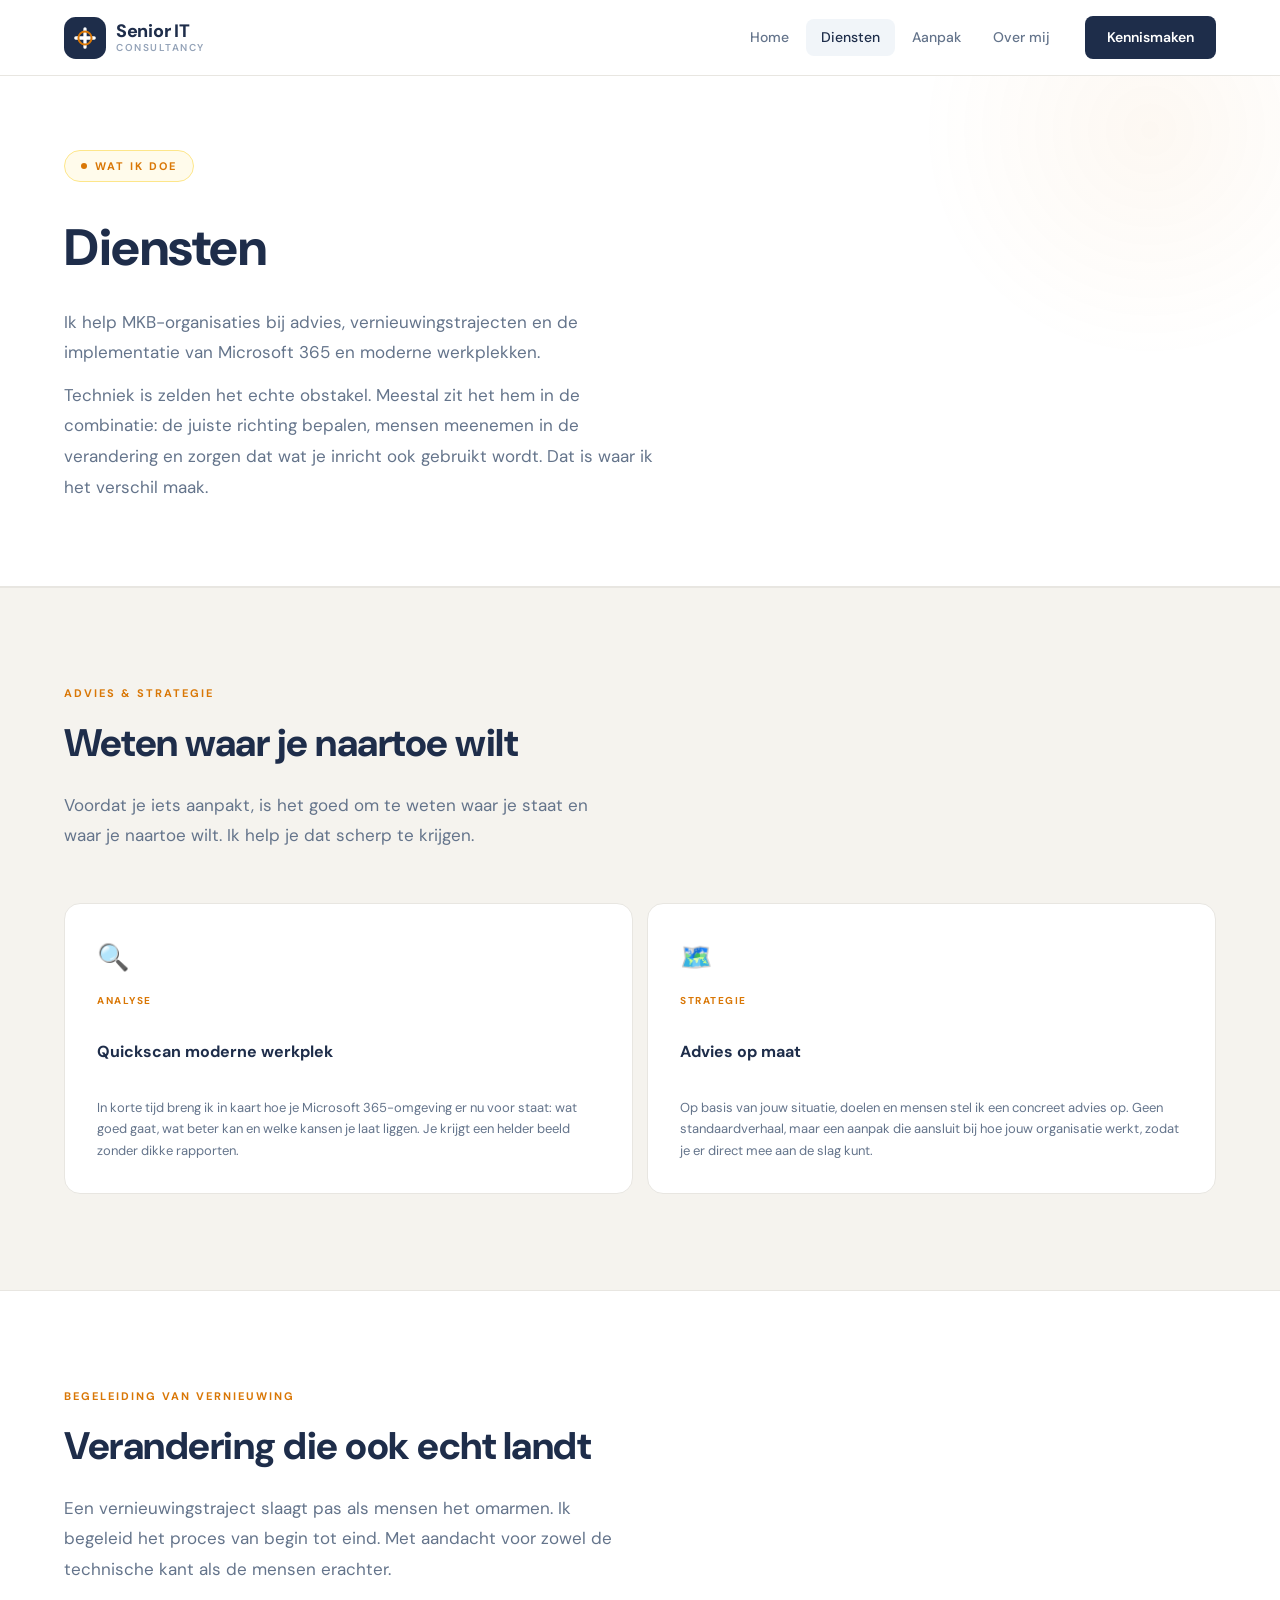
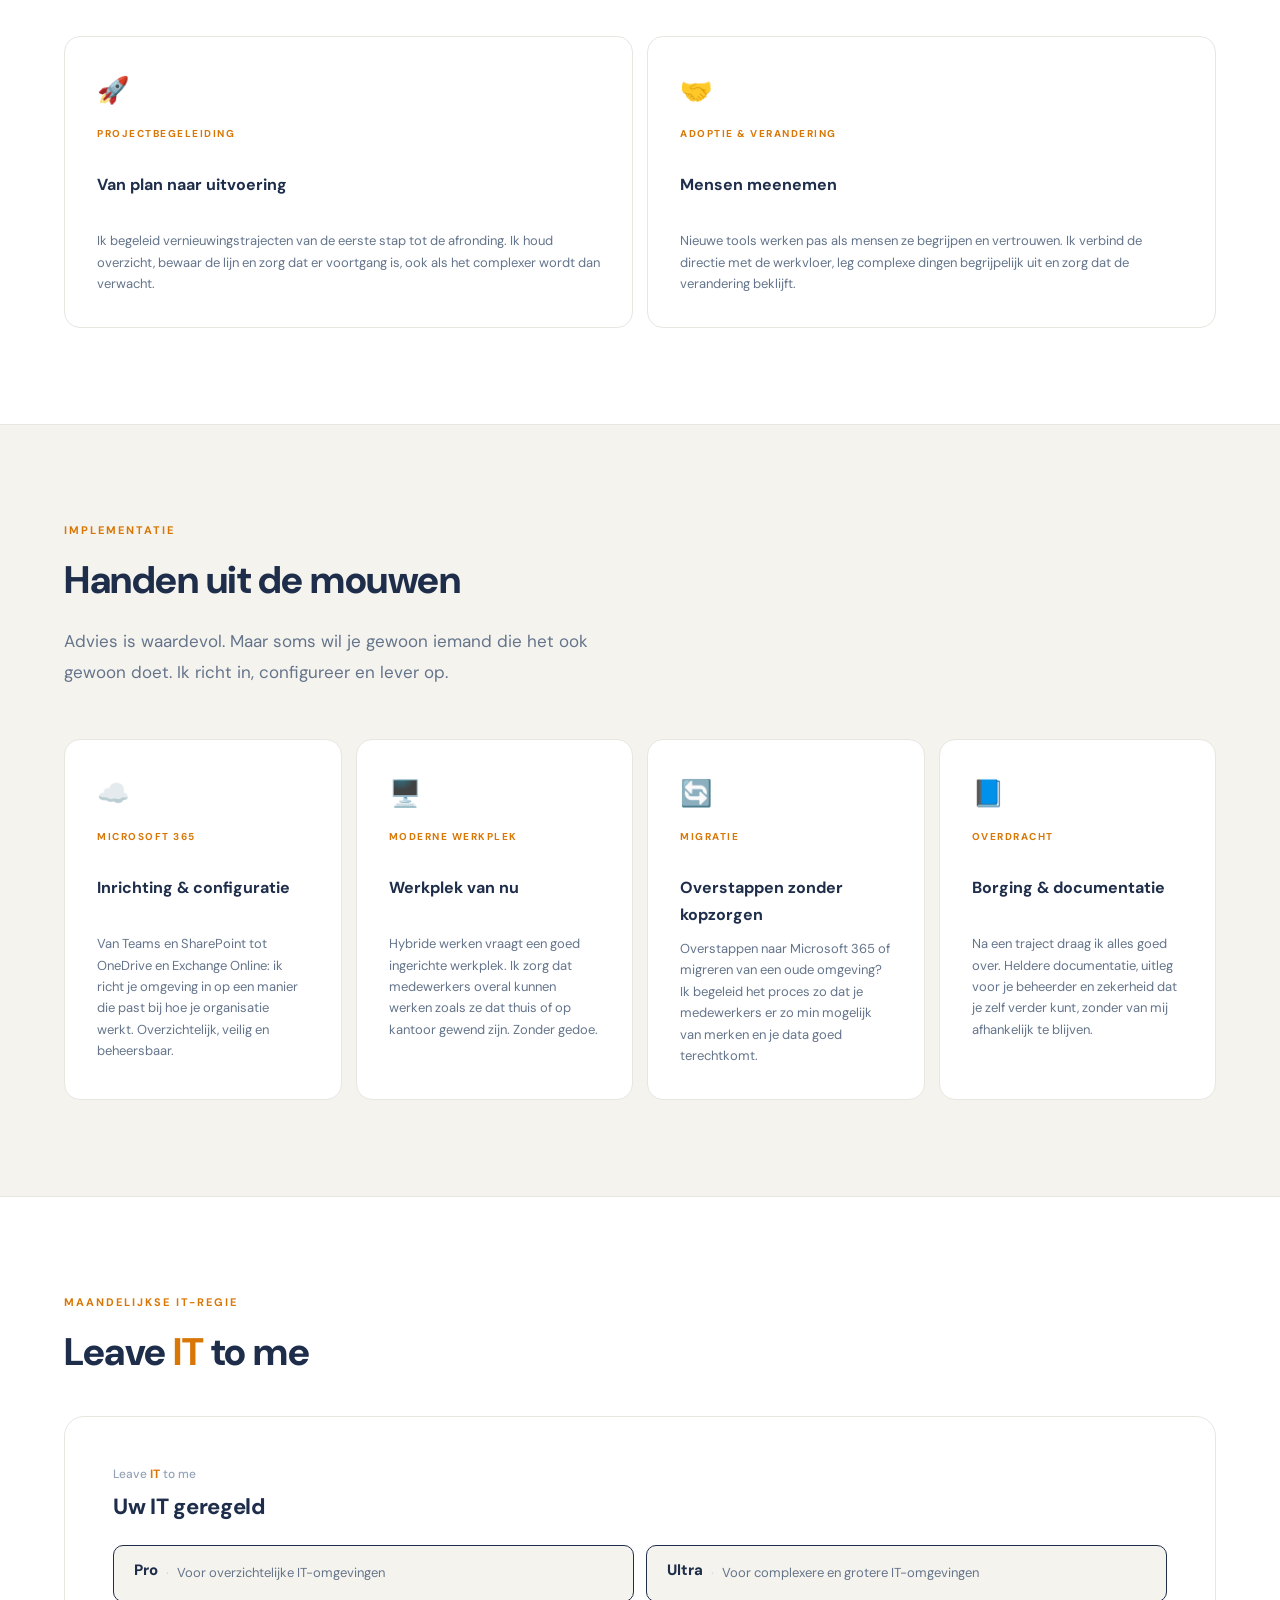
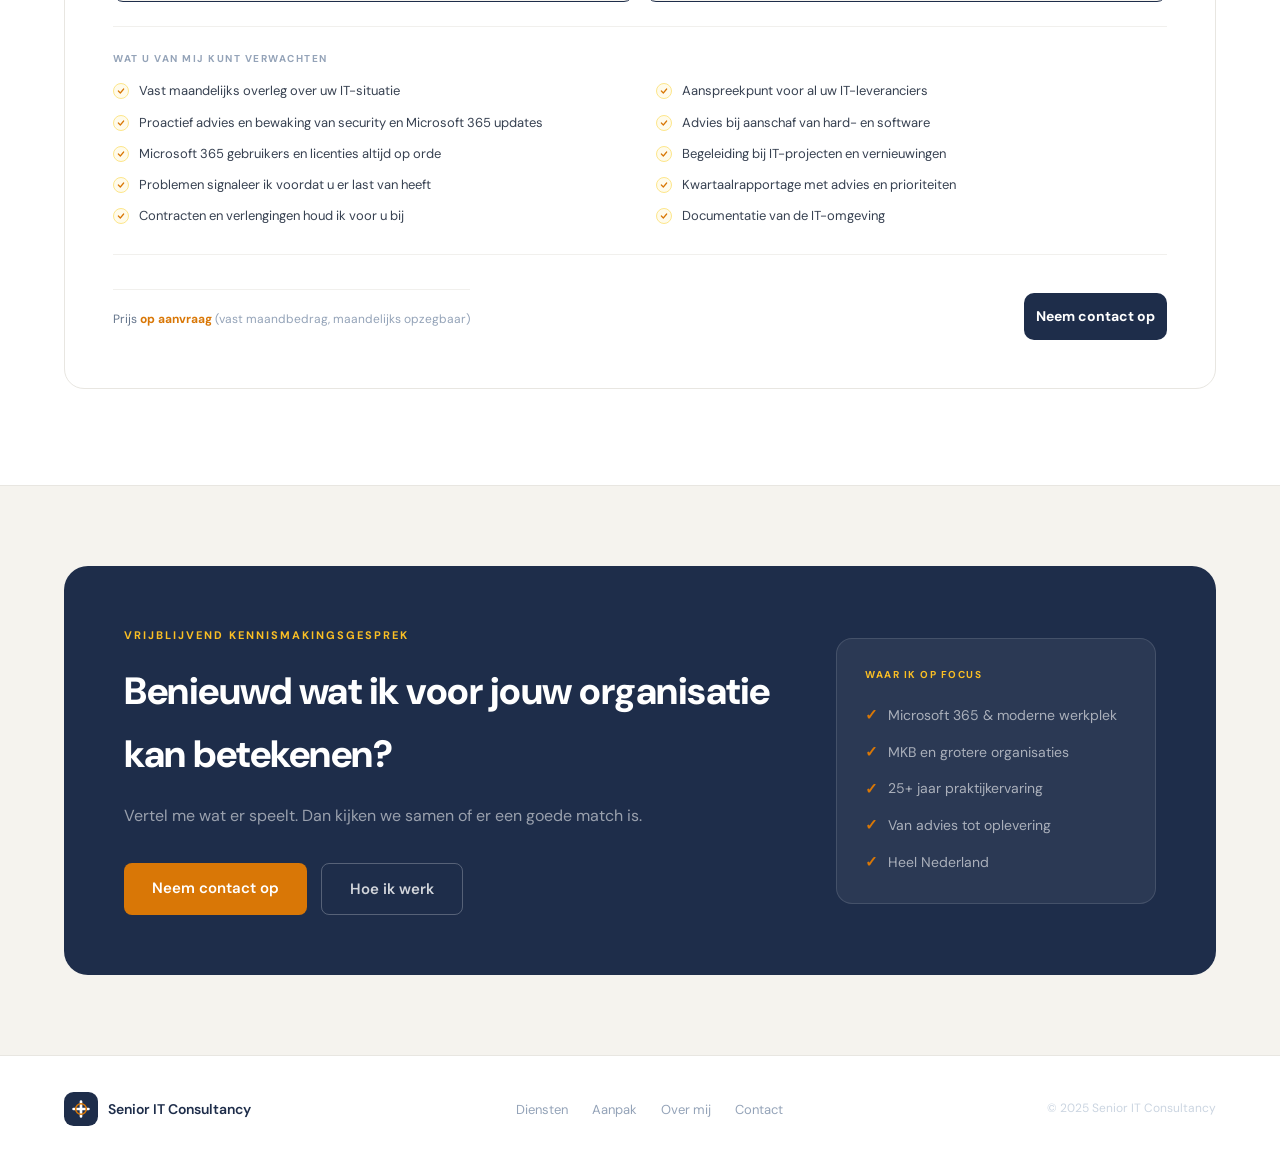
==== commit a5efc2d5: "diensten" ====
--- a/diensten.html
+++ b/diensten.html
@@ -185,8 +185,7 @@
       </ul>
       <div class="pkg-footer-single">
         <div>
-          <div class="pkg-price">Prijs <span>op aanvraag</span></div>
-          <div class="pkg-note-small">Tarief is afhankelijk van de complexiteit en grootte van uw omgeving</div>
+          <div class="pkg-price">Prijs <span>op aanvraag</span> <span style="color:#94a3b8;font-weight:400;">(vast maandbedrag, maandelijks opzegbaar)</span></div>
         </div>
         <a class="pkg-btn" href="contact.html">Neem contact op</a>
       </div>
